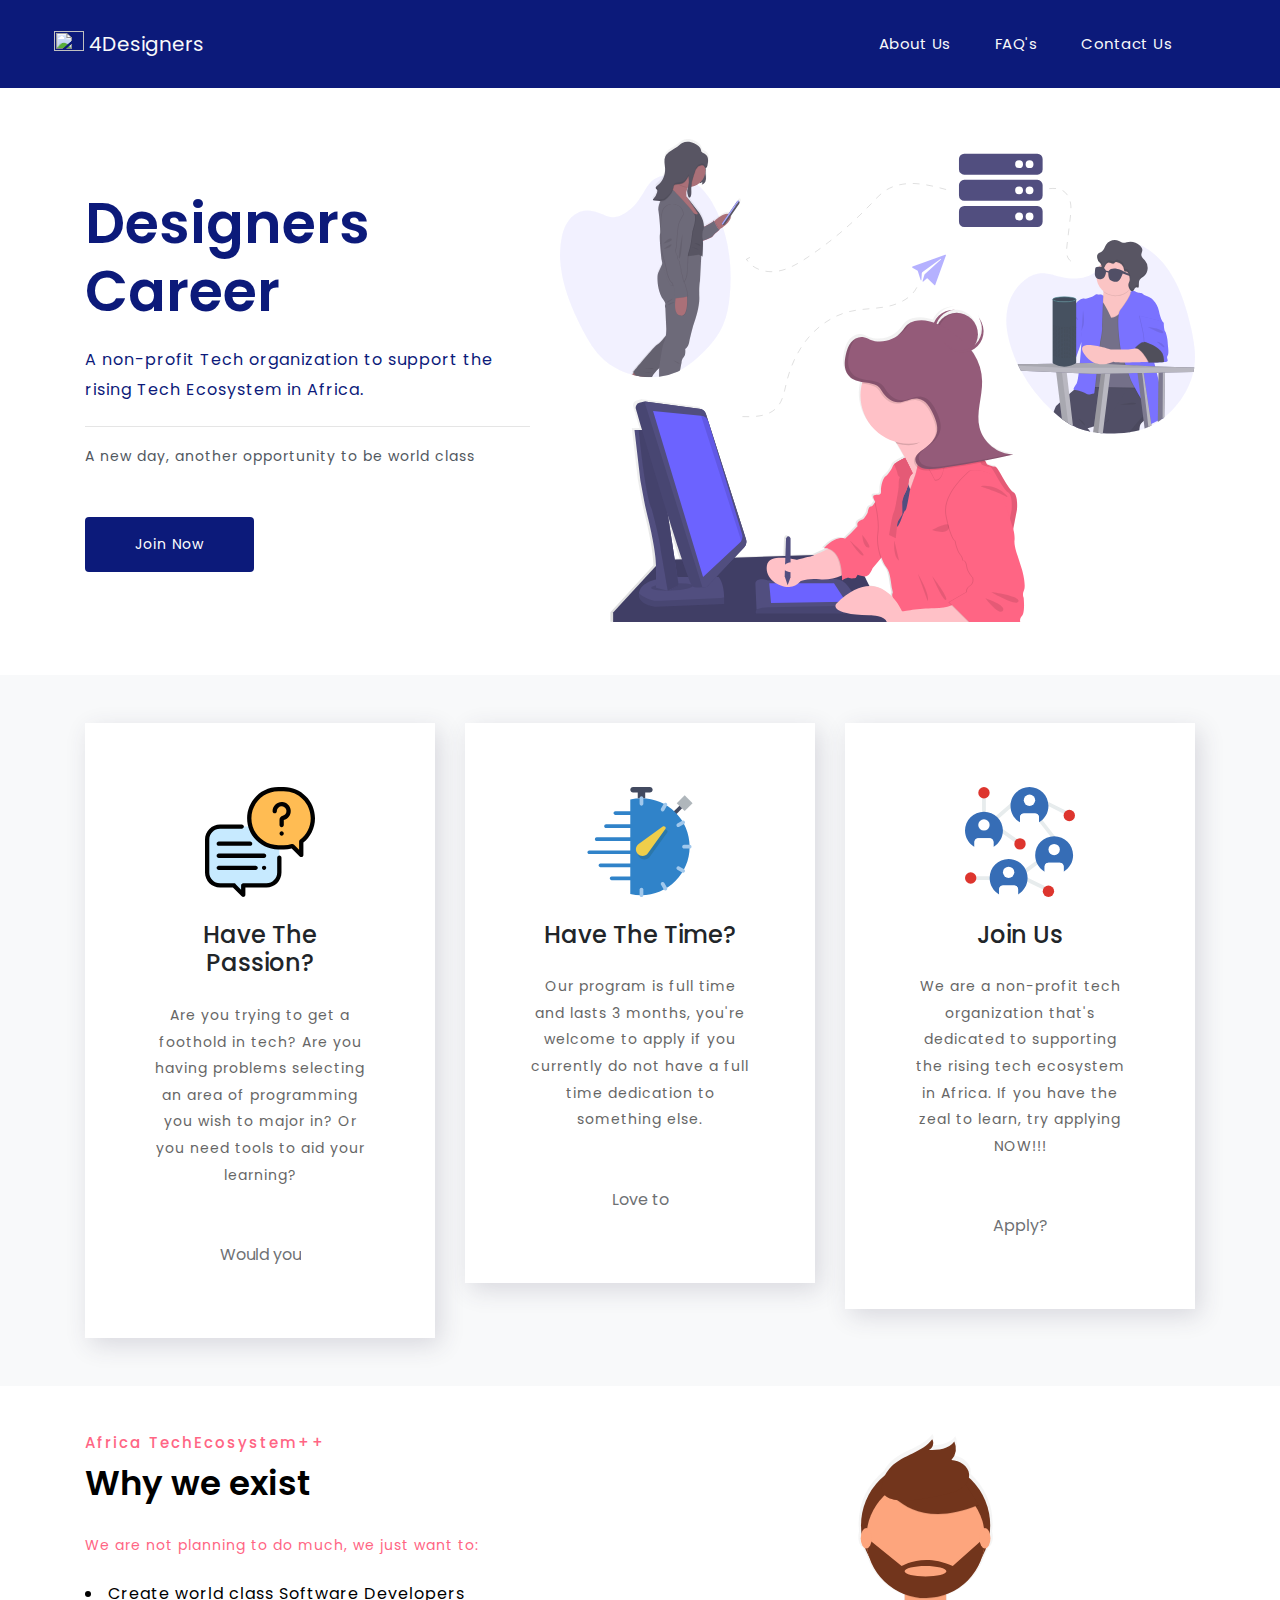
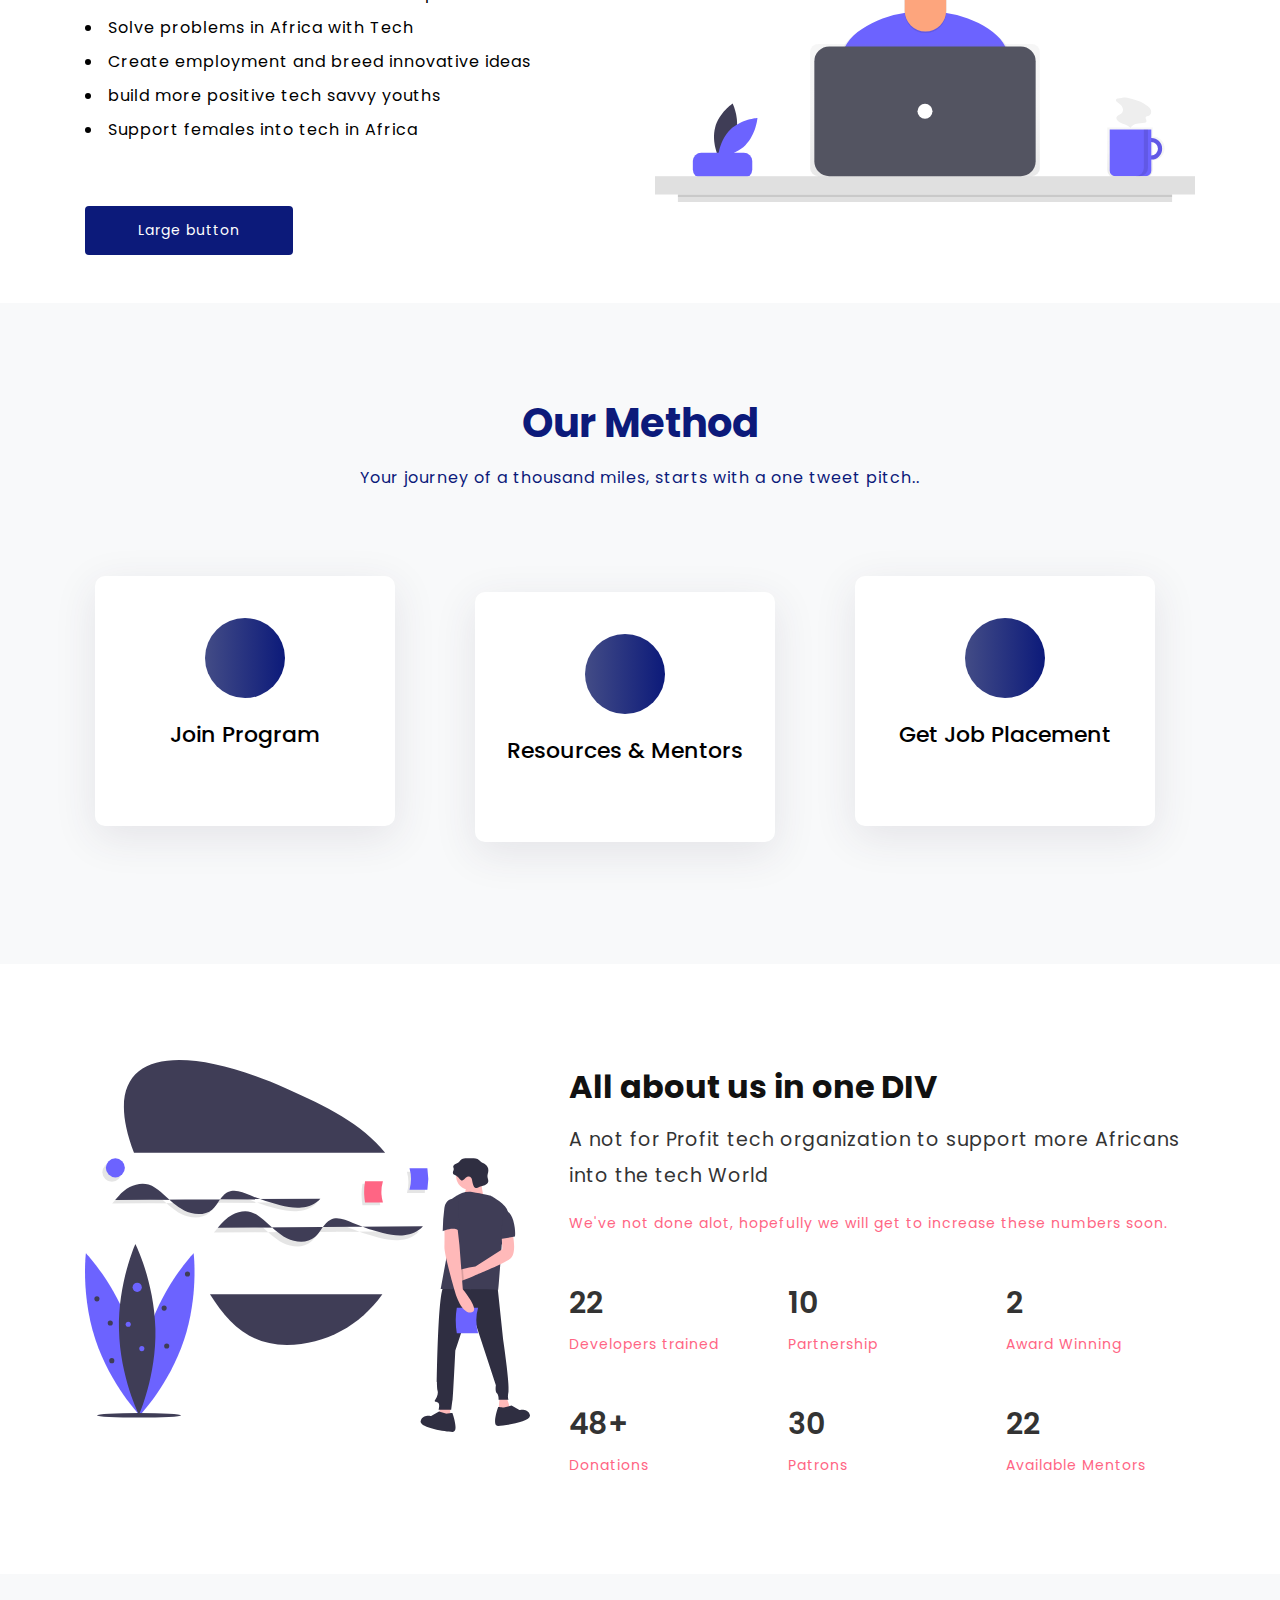
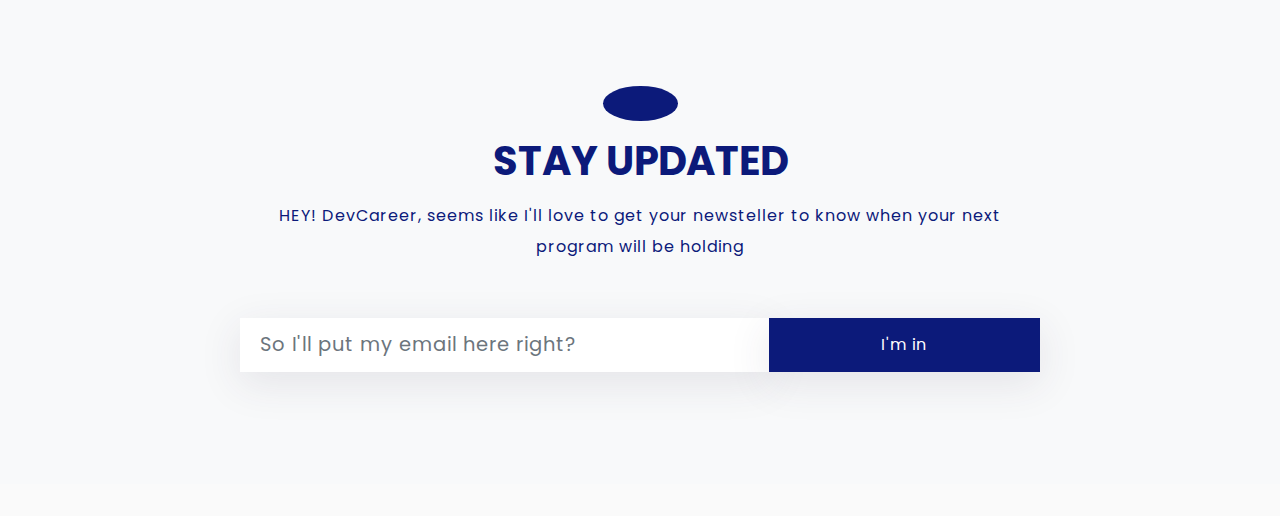
==== index.html @ 5a6530cc "Fixed Alignment issues" ====
<!DOCTYPE html>
<html lang="en">
  <head>
    <meta charset="UTF-8" />
    <meta name="viewport" content="width=device-width, initial-scale=1.0" />
    <meta http-equiv="X-UA-Compatible" content="ie=edge" />
    <title>For Designers</title>

    <link
      rel="stylesheet"
      href="https://stackpath.bootstrapcdn.com/bootstrap/4.3.1/css/bootstrap.min.css"
      integrity="sha384-ggOyR0iXCbMQv3Xipma34MD+dH/1fQ784/j6cY/iJTQUOhcWr7x9JvoRxT2MZw1T"
      crossorigin="anonymous"
    />

    <link rel="stylesheet" href="style.css" />
    <link rel="stylesheet" href="media-queries.css" />
  </head>
  <body>
    <!-- HEADER SECTION -->
    <div class="container-fluid header">
      <!-- <div class=""> -->
        <nav class="navbar navbar-expand-lg container">
          <a class="navbar-brand mr-auto" href="#">
            <img
              src="/docs/4.0/assets/brand/bootstrap-solid.svg"
              width="30"
              height="30"
              class="d-inline-block align-top img-fluid"
              alt=""
            />
            4Designers
          </a>
          <button
            class="navbar-toggler"
            type="button"
            data-toggle="collapse"
            data-target="#navbarSupportedContent"
            aria-controls="navbarSupportedContent"
            aria-expanded="false"
            aria-label="Toggle navigation"
          >
            <span class="navbar-toggler-icon menu">Menu</span>
          </button>

          <div class="collapse navbar-collapse" id="navbarSupportedContent">
            <ul class="navbar-nav">
              <li class="nav-item">
                <a class="nav-link" href="about.html">About Us</a>
              </li>
              <li class="nav-item">
                <a class="nav-link" href="faq.html">FAQ's</a>
              </li>
              <li class="nav-item">
                <a class="nav-link" href="contact.html">Contact Us</a>
              </li>
            </ul>
          </div>
        </nav>
      </div>
    <!-- </div> -->
    <!-- HERO SECTION -->
    <div class="container-fluid hero-section">
      <div class="container hero">
        <div class="row">
          <div class="col-sm-12 col-md-6 col-lg-5 hero-text">
            <h3 class="display-4">Designers Career</h3>
            <p class="sub-lead">
              A non-profit Tech organization to support the rising Tech
              Ecosystem in Africa.
            </p>
            <hr />
            <p>A new day, another opportunity to be world class</p>
            <button type="button" class="btn btn-primary btn-lg mt-md-5 mt-4">
              Join Now
            </button>
          </div>
          <div class="col-sm-12 col-md-6 col-lg-7 hero-image">
            <img
              class="img-fluid"
              src="undraw_interaction_design_odgc.svg"
              alt=""
            />
          </div>
        </div>
      </div>
    </div>
    <!-- FIRST SECTION -->
    <div class="container-fluid text-center section1 py-5">
      <div class="container">
        <div class="row">
          <div class="col-sm-12 col-md-4">
            <div class="-card">
              <img class="img-fluid img1" src="conversation.svg" alt="" />
              <h4 class="my-4">Have The Passion?</h4>
              <p>
                Are you trying to get a foothold in tech? Are you having
                problems selecting an area of programming you wish to major in?
                Or you need tools to aid your learning?
              </p>
              <a href="#" class="btn mt-sm-5 mt-4 disabled">Would you</a>
            </div>
          </div>
          <div class="col-sm-12 col-md-4 col-lg-4 my-lg-0 my-5">
            <div class="-card">
              <img class="img-fluid img2" src="stopwatch.svg" alt="" />
              <h4 class="my-4">Have The Time?</h4>
              <p>
                Our program is full time and lasts 3 months, you're welcome to
                apply if you currently do not have a full time dedication to
                something else.
              </p>
              <a href="#" class="btn mt-sm-5 mt-4 disabled">Love to</a>
            </div>
          </div>
          <div class="col-sm-12 col-md-4">
            <div class="-card">
              <img class="img-fluid img3" src="network.svg" alt="" />
              <h4 class="my-4">Join Us</h4>
              <p>
                We are a non-profit tech organization that's dedicated to
                supporting the rising tech ecosystem in Africa. If you have the
                zeal to learn, try applying NOW!!!
              </p>
              <a href="#" class="btn mt-sm-5 mt-4 disabled">Apply?</a>
            </div>
          </div>
        </div>
      </div>
    </div>

    <!-- SECOND SECTION -->
    <div class="container-fluid py-5 section2">
      <div class="container">
        <div class="row">
          <div class="col-sm-12 col-md-6">
            <h6>Africa TechEcosystem++</h6>
            <h3 class="text-da">Why we exist</h3>
            <p class="mt-4">We are not planning to do much, we just want to:</p>
            <ul class="mt-4">
              <li>Create world class Software Developers</li>
              <li>Solve problems in Africa with Tech</li>
              <li>Create employment and breed innovative ideas</li>
              <li>build more positive tech savvy youths</li>
              <li>Support females into tech in Africa</li>
            </ul>
            <!-- <div class="small-btn">
              <button type="button" class="btn btn-primary btn-sm">
                Small button
              </button>
            </div> -->
            <div class="big-btn">
              <button type="button" class="btn btn-primary btn-lg mt-sm-5 mt-4">
                Large button
              </button>
            </div>
          </div>
          <div class="col-sm-12 col-md-6 image4">
            <img src="undraw_Designer_by46.svg" alt="" />
          </div>
        </div>
      </div>
    </div>

    <!-- THIRD SECTION -->
    <div class="container-fluid text-center section3 py-5">
      <div class="container py-xl-5 py-lg-3">
        <h3 class="text-center font-weight-bold">Our Method</h3>
        <p class="text-center mt-3 mb-sm-5 mb-4 first-child">
          Your journey of a thousand miles, starts with a one tweet pitch..
        </p>
        <div class="row pt-lg-4">
          <div class="col-sm-12 col-md-4">
            <div class="-card sm-card">
              <div class="icons text-center">
                <span class="fa fa-line-chart"></span>
              </div>
              <h5 class="mt-4 mb-3">Join Program</h5>
              <p class="text">
                Pass our four-level stage assesment and join 4Designers.
              </p>
            </div>
          </div>
          <div class="col-sm-12 col-md-4 col-lg-4 my-3">
            <div class="-card sm-card">
              <div class="icons icon2">
                <span class="fa fa-code"></span>
              </div>
              <h5 class="mt-4 mb-3">Resources & Mentors</h5>
              <p class="text">
                Get access to data, electricity and experts in UI/UX.
              </p>
            </div>
          </div>
          <div class="col-sm-12 col-md-4">
            <div class="-card sm-card">
              <div class="icons icon3">
                <span class="fa fa-usd"></span>
              </div>
              <h5 class="mt-4 mb-3">Get Job Placement</h5>
              <p class="text">
                We will work with you to source for suitable jobs and prepare
                you for interviews.
              </p>
            </div>
          </div>
        </div>
      </div>
    </div>

    <!-- FOURTH SECTION -->
    <div class="container-fluid py-5 section4">
      <div class="container py-xl-5 py-lg-3">
        <div class="row">
          <div class="col-sm-12 col-md-5 image4">
            <img src="undraw_thought_process_67my.svg" alt="" />
          </div>
          <div class="col-sm-12 col-md-7 pl-lg-4 mt-lg-2 mt-4">
            <h3 class="text-bl mb-3 font-weight-bold">
              All about us in one DIV
            </h3>
            <p class="mb-3 bold-p">
              A not for Profit tech organization to support more Africans into
              the tech World
            </p>
            <p class="light-p">
              We've not done alot, hopefully we will get to increase these
              numbers soon.
            </p>
            <div class="row mt-sm-5 mt-4 inside-row">
              <div class="col-sm-4">
                <h4>22</h4>
                <p>Developers trained</p>
              </div>
              <div class="col-sm-4">
                <h4>10</h4>
                <p>Partnership</p>
              </div>
              <div class="col-sm-4">
                <h4>2</h4>
                <p>Award Winning</p>
              </div>
            </div>
            <div class="row mt-sm-5 mt-4 inside-row">
              <div class="col-sm-4">
                <h4>48+</h4>
                <p>Donations</p>
              </div>
              <div class="col-sm-4">
                <h4>30</h4>
                <p>Patrons</p>
              </div>
              <div class="col-sm-4">
                <h4>22</h4>
                <p>Available Mentors</p>
              </div>
            </div>
          </div>
        </div>
      </div>
    </div>

    <!-- FOOTER SECTION -->
    <div class="jumbotron jumbotron-fluid text-center section5">
      <div class="container py-xl-5 py-lg-3">
        <div class="newsletter mx-auto">
          <div class="icon4">
            <span class="fa fa-envelope"></span>
          </div>
          <h2 class="display-4">STAY UPDATED</h2>
          <p class="mt-3 mb-sm-5 mb-4">
            HEY! DevCareer, seems like I'll love to get your newsteller to know
            when your next program will be holding
          </p>
          <form class="pt-2 subscribe">
            <div class="d-flex subscribe-field">
              <input
                class="form-control"
                type="email"
                placeholder="So I'll put my email here right?"
                name="email"
                required=""
              />
              <button class="btn form-control w-50" type="submit">
                I'm in
              </button>
            </div>
          </form>
        </div>
      </div>
    </div>

    <script
      src="https://kit.fontawesome.com/2534cfc66b.js"
      crossorigin="anonymous"
    ></script>
    <script
      src="https://code.jquery.com/jquery-3.3.1.slim.min.js"
      integrity="sha384-q8i/X+965DzO0rT7abK41JStQIAqVgRVzpbzo5smXKp4YfRvH+8abtTE1Pi6jizo"
      crossorigin="anonymous"
    ></script>
    <script
      src="https://cdnjs.cloudflare.com/ajax/libs/popper.js/1.14.7/umd/popper.min.js"
      integrity="sha384-UO2eT0CpHqdSJQ6hJty5KVphtPhzWj9WO1clHTMGa3JDZwrnQq4sF86dIHNDz0W1"
      crossorigin="anonymous"
    ></script>
    <script
      src="https://stackpath.bootstrapcdn.com/bootstrap/4.3.1/js/bootstrap.min.js"
      integrity="sha384-JjSmVgyd0p3pXB1rRibZUAYoIIy6OrQ6VrjIEaFf/nJGzIxFDsf4x0xIM+B07jRM"
      crossorigin="anonymous"
    ></script>
  </body>
</html>
---- style.css ----
@import url("https://fonts.googleapis.com/css?family=Poppins:200,400,500|Raleway:500i&display=swap");

html,
body {
  font-family: "Poppins", sans-serif;
  background: #fafafa;
  overflow-x: hidden;
  width: 100%;
  margin: 0px;
  padding: 0px;
  box-sizing: border-box;
}
p {
  margin: 0;
  padding: 0;
  font-size: 14px;
  letter-spacing: 1px;
  line-height: 1.9;
  color: #51585f;
}

/* HEADER */
.header {
  padding: 1em 2em 1em 0;
  -webkit-box-shadow: 0.33333rem 0 1.33333rem rgba(87, 87, 87, 0.1);
  -moz-box-shadow: 0.33333rem 0 1.33333rem rgba(87, 87, 87, 0.1);
  box-shadow: 0.33333rem 0 1.33333rem rgba(87, 87, 87, 0.1);
  background-color: #0c1a7a;
}
.navbar {
  padding: 0.5rem 0;
}
.navbar-brand {
  color: #f8f9fa;
}
@media (min-width: 992px) {
  .navbar-expand-lg .navbar-collapse {
    justify-content: flex-end;
  }
}
.header ul li {
  margin: 0px;
  float: left;
}
.nav-link {
  color: #f8f9fa;
  font-size: 15px;
  letter-spacing: 0.5px;
  margin: 0 14px;
  font-weight: 400;
}
nav ul li a:hover {
  color: #05b993;
}
.navbar .menu {
  border: 1px solid #fff;
  padding: 10px 16px;
  font-size: 14px;
  text-decoration: none;
  float: right;
  color: #fff;
  font-weight: 500;
  outline: none;
  width: fit-content;
  height: auto;
  cursor: pointer;
}
.navbar button:active:focus,
.navbar span:active:focus {
  color: #fff;
  background: #000 !important;
  outline: none !important;
  border: none !important;
  box-shadow: none !important;
}
/* HERO SECTION */
.hero-section {
  background-color: #fff;
  margin-bottom: 0;
  padding: 4vw 0;
  z-index: 0;
}
.hero-text {
  padding: 4vw 0;
  padding-right: 15px;
  padding-left: 15px;
}
.hero img {
  width: 100%;
}
.hero h3 {
  font-weight: 600;
  color: #0c1a7a;
}
.hero .sub-lead {
  font-size: 16px;
  color: #0c1a7a;
  max-width: 800px;
  margin: 20px 0;
}
.hero button {
  padding: 17px 50px;
  border: none;
  color: #fff;
  font-size: 14px;
  letter-spacing: 1px;
  -webkit-border-radius: 4px;
  -o-border-radius: 4px;
  -ms-border-radius: 4px;
  -moz-border-radius: 4px;
  border-radius: 4px;
  background-color: #0c1a7a;
}
/* .hero button:hover {
  background-color: #08a07f;
} */
/* SECTION ONE */
.section1 {
  background: #f8f9fa;
}
.section1 .-card {
  background: #fff;
  padding: 4em 4em;
  -webkit-box-shadow: 5px 7px 23px 0px rgba(58, 52, 82, 0.16);
  -moz-box-shadow: 5px 7px 23px 0px rgba(58, 52, 82, 0.16);
  box-shadow: 5px 7px 23px 0px rgba(58, 52, 82, 0.16);
  transition: all 0.3s ease;
}
.section1 .-card p {
  color: #666;
  margin: 0;
  padding: 0;
  font-size: 14px;
  letter-spacing: 1px;
  line-height: 1.9;
}
.section1 .img1,
.img2,
.img3 {
  width: 110px;
}
/* SECTION TWO */
.section2 {
  background: white;
}
.section2 h6 {
  color: #ff6584;
  letter-spacing: 2px;
  margin-bottom: 8px;
  font-size: 15px;
}
.section2 h3 {
  font-size: 34px;
  line-height: 1.4;
  font-weight: 600;
  color: black;
}
.section2 p {
  color: #ff6584;
  margin-top: 1.5rem !important;
}
.section2 ul {
  padding-inline-start: 0;
}
.section2 ul li {
  margin-bottom: 10px;
  color: rgb(0, 0, 0);
  letter-spacing: 1px;
  font-size: 16px;
  list-style: inside;
}
/* .small-btn {
  width: 11rem;
}
.small-btn .btn {
  background-color: rgb(232, 91, 70);
  width: 100%;
  color: rgb(255, 255, 255) !important;
  font-size: 0.9rem !important;
  border-radius: 20px;
  border: 1px solid rgb(232, 91, 70);
  padding: 0.3rem 1rem;
} */
.big-btn {
  width: 13rem;
}
.big-btn .btn {
  width: 100%;
  padding: 14px 26px;
  border: none;
  color: #fff;
  font-size: 14px;
  letter-spacing: 1px;
  -webkit-border-radius: 4px;
  -o-border-radius: 4px;
  -ms-border-radius: 4px;
  -moz-border-radius: 4px;
  border-radius: 4px;
  background-color: #0c1a7a;
}
.image4 img {
  width: 100%;
}

/* SECTION THREE */
.section3 {
  background: #f8f9fa;
}
/* .section3 .icons {
  width: 75px;
  background: #ff3a46;
  -webkit-border-radius: 50%;
  -o-border-radius: 50%;
  -moz-border-radius: 50%;
  -ms-border-radius: 50%;
  border-radius: 50%;
  margin: 0 auto;
  padding: 1.1em;
}
.section3 .icon2 {
  background: #00ebac;
}
.section3 .icon3 {
  background: #9657f6;
} */
.fa {
  font-size: 34px;
  color: #fff;
  line-height: 75px;
}
.section3 h3 {
  color: #0c1a7a;
  font-size: 40px;
}
.section3 .first-child {
  max-width: 800px;
  margin: 0 auto;
  font-size: 16px;
  color: #0c1a7a;
}
/* .section3 p {
  color: #666;
} */
.section3 h5 {
  font-size: 22px;
  color: #000;
}
.section3 .-card {
  padding: 2.5em 2em;
  border: none;
  background: #fff;
  -webkit-box-shadow: 0px 11px 42px 1px rgba(58, 52, 82, 0.1);
  -moz-box-shadow: 0px 11px 42px 1px rgba(58, 52, 82, 0.1);
  box-shadow: 0px 11px 42px 1px rgba(58, 52, 82, 0.1);
}

.sm-card {
  width: 100%;
  max-width: 300px;
  min-width: 200px;
  height: 250px;
  background-color: #fff;
  margin: 10px;
  border-radius: 10px;
  box-shadow: 0px 2px 10px rgba(0, 0, 0, 0.24);
  border: 2px solid rgba(7, 7, 7, 0.12);
  font-size: 16px;
  transition: all 0.3s ease;
  position: relative;
  display: flex;
  justify-content: center;
  align-items: center;
  flex-direction: column;
  cursor: pointer;
  transition: all 0.3s ease;
}

.icons {
  margin: 0 auto;
  width: 100%;
  height: 80px;
  max-width: 80px;
  background: linear-gradient(
    90deg,
    #434c86 0%,
    #0c1a7a 40%,
    rgba(102, 102, 102, 0.28) 60%
  );
  border-radius: 100%;
  display: flex;
  justify-content: center;
  align-items: center;
  color: white;
  transition: all 0.8s ease;
  background-position: 0px;
  background-size: 200px;
}

/* .fa {
  font-size: 35px;
} */
/* 
.-card .title {
  width: 100%;
  margin: 0;
  text-align: center;
  margin-top: 30px;
  color: #0c1a7a;
  font-weight: 600;
  text-transform: uppercase;
  letter-spacing: 4px;
} */

.sm-card .text {
  width: 80%;
  margin: 0 auto;
  font-size: 13px;
  text-align: center;
  margin-top: 20px;
  color: #0c1a7a;
  font-weight: 200;
  letter-spacing: 2px;
  opacity: 0;
  max-height: 0;
  transition: all 0.3s ease;
}

.sm-card:hover {
  height: 370px;
}

.sm-card:hover .info {
  height: 90%;
}

.sm-card:hover .text {
  transition: all 0.3s ease;
  opacity: 1;
  max-height: 100px;
  overflow: hidden;
}

.sm-card:hover .icons {
  /* background-position: -120px; */
  transition: all 0.3s ease;
}

.sm-card:hover .icons i {
  background: linear-gradient(90deg, #434c86, #0c1a7a);
  -webkit-background-clip: text;
  -webkit-text-fill-color: transparent;
  opacity: 1;
  transition: all 0.3s ease;
}

/* SECTION FOUR */
.section4 {
  background: white;
  font-size: 19px;
  color: #333;
}
.section4 h3 {
  color: #111;
  font-size: 32px;
}
.section4 .bold-p {
  font-size: 19px;
  color: #333;
}
.section4 .light-p {
  color: #ff6584;
}
.section4 .inside-row h4 {
  font-size: 30px;
  font-weight: 600;
}
.section4 .inside-row p {
  color: #ff6584;
  margin-top: 10px;
}

/* SECTION FIVE */
.section5 {
  background: #f8f9fa;
}
.newsletter {
  max-width: 800px;
}
.newsletter .icon4 {
  background: #0c1a7a;
  width: 75px;
  padding: 1.1em;
  -webkit-border-radius: 50%;
  -o-border-radius: 50%;
  -moz-border-radius: 50%;
  -ms-border-radius: 50%;
  border-radius: 50%;
  text-align: center;
  margin: 0 auto 1em;
}
.newsletter h2 {
  color: #0c1a7a;
  font-size: 40px;
  font-weight: 700;
}
.newsletter p {
  color: #0c1a7a;
  max-width: 800px;
  margin: 0 auto;
  font-size: 16px;
}
form.subscribe input[type="email"] {
  font-size: 16px;
  background: #fff;
  border: none;
  -webkit-border-radius: 0px;
  -o-border-radius: 0px;
  -ms-border-radius: 0px;
  -moz-border-radius: 0px;
  border-radius: 0px;
  letter-spacing: 1px;
  color: #000;
  -webkit-box-shadow: 0px 11px 42px 1px rgba(58, 52, 82, 0.1);
  -moz-box-shadow: 0px 11px 42px 1px rgba(58, 52, 82, 0.1);
  box-shadow: 0px 11px 42px 1px rgba(58, 52, 82, 0.1);
  font-size: 15px;
  padding: 27px 20px;
}

form.subscribe button {
  background: #0c1a7a;
  letter-spacing: 1px;
  color: #fff;
  line-height: 0;
  padding: 27px 20px;
  font-size: 16px;
  -webkit-border-radius: 0px;
  -o-border-radius: 0px;
  -moz-border-radius: 0px;
  -ms-border-radius: 0px;
  border-radius: 2s0px;
  border: none;
  -webkit-box-shadow: 0px 11px 42px 1px rgba(58, 52, 82, 0.1);
  -moz-box-shadow: 0px 11px 42px 1px rgba(58, 52, 82, 0.1);
  box-shadow: 0px 11px 42px 1px rgba(58, 52, 82, 0.1);
}

/* ABOUT US PAGE */
#about-us,
#faq,
#contact {
  background: #fff;
}
.breadcrumb {
  background-color: transparent;
  padding: 0;
  justify-content: center;
  margin-bottom: 0;
}
li.breadcrumb-item a,
li.breadcrumb-item {
  color: #000;
  letter-spacing: 1px;
  font-size: 14px;
}
.breadcrumb-item.active {
  color: #000;
}
.display-section {
  background-color: #e6f5f0;
}
.navbar .active .nav-link {
  color: #05b993 !important;
}
.content h6 {
  color: rgb(5, 185, 147);
  letter-spacing: 2px;
  margin-bottom: 8px;
  font-size: 15px;
}
.content h3 {
  font-size: 34px;
  line-height: 1.4;
  font-weight: 600;
}
.content p {
  color: #05b993;
}
.read-more {
  padding: 14px 26px;
  border: none;
  color: #fff;
  font-size: 14px;
  letter-spacing: 1px;
  -webkit-border-radius: 4px;
  -o-border-radius: 4px;
  -ms-border-radius: 4px;
  -moz-border-radius: 4px;
  border-radius: 4px;
  background-color: #05b993;
}

/* FAQ PAGE */

/* CONTACT PAGE */
---- media-queries.css ----
/* Small devices (landscape phones, 576px and up) */
@media (min-width: 576px) {
  ::placeholder {
    font-size: 1em;
  }
}

/*  Medium devices (tablets, 768px and up) */
@media (min-width: 768px) {
  ::placeholder {
    font-size: 1.3em;
  }
}

@media (min-width: 992px) {
  /* .header {
    padding: 1em 6em;
  } */
}
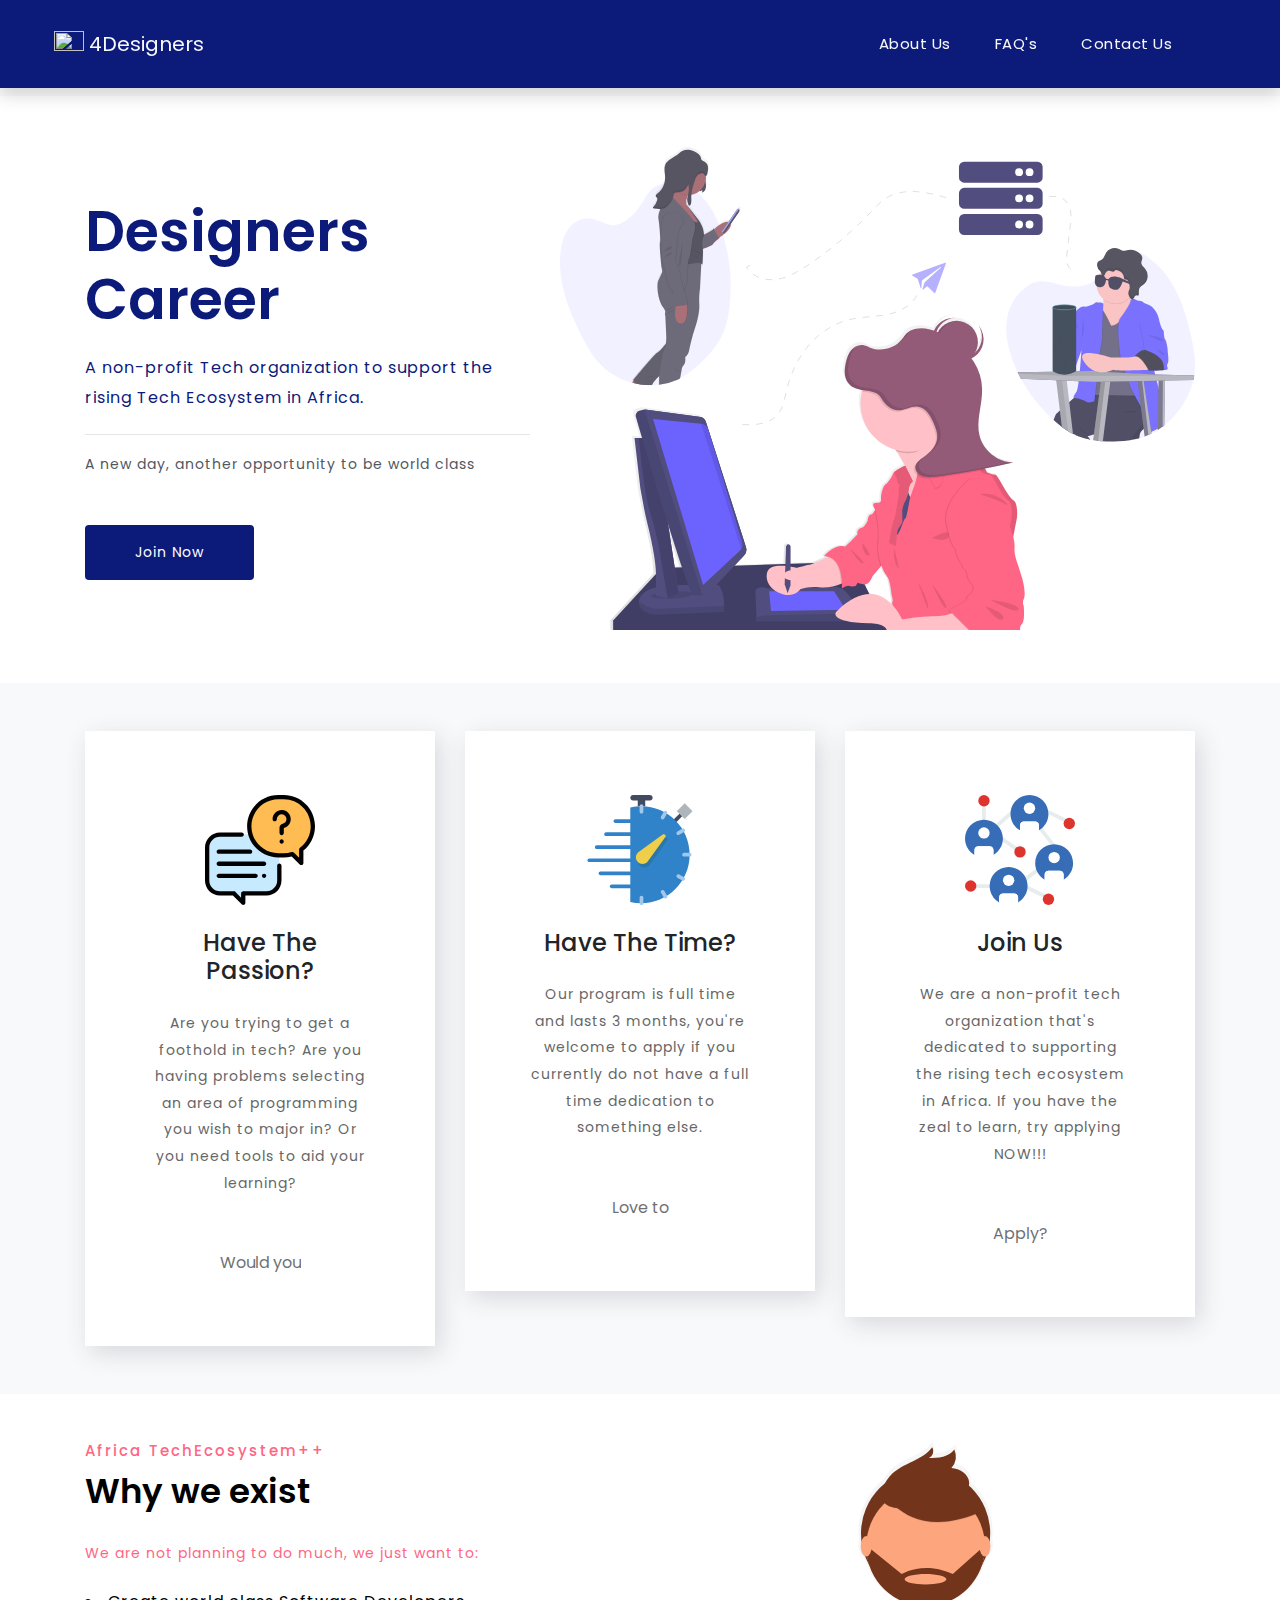
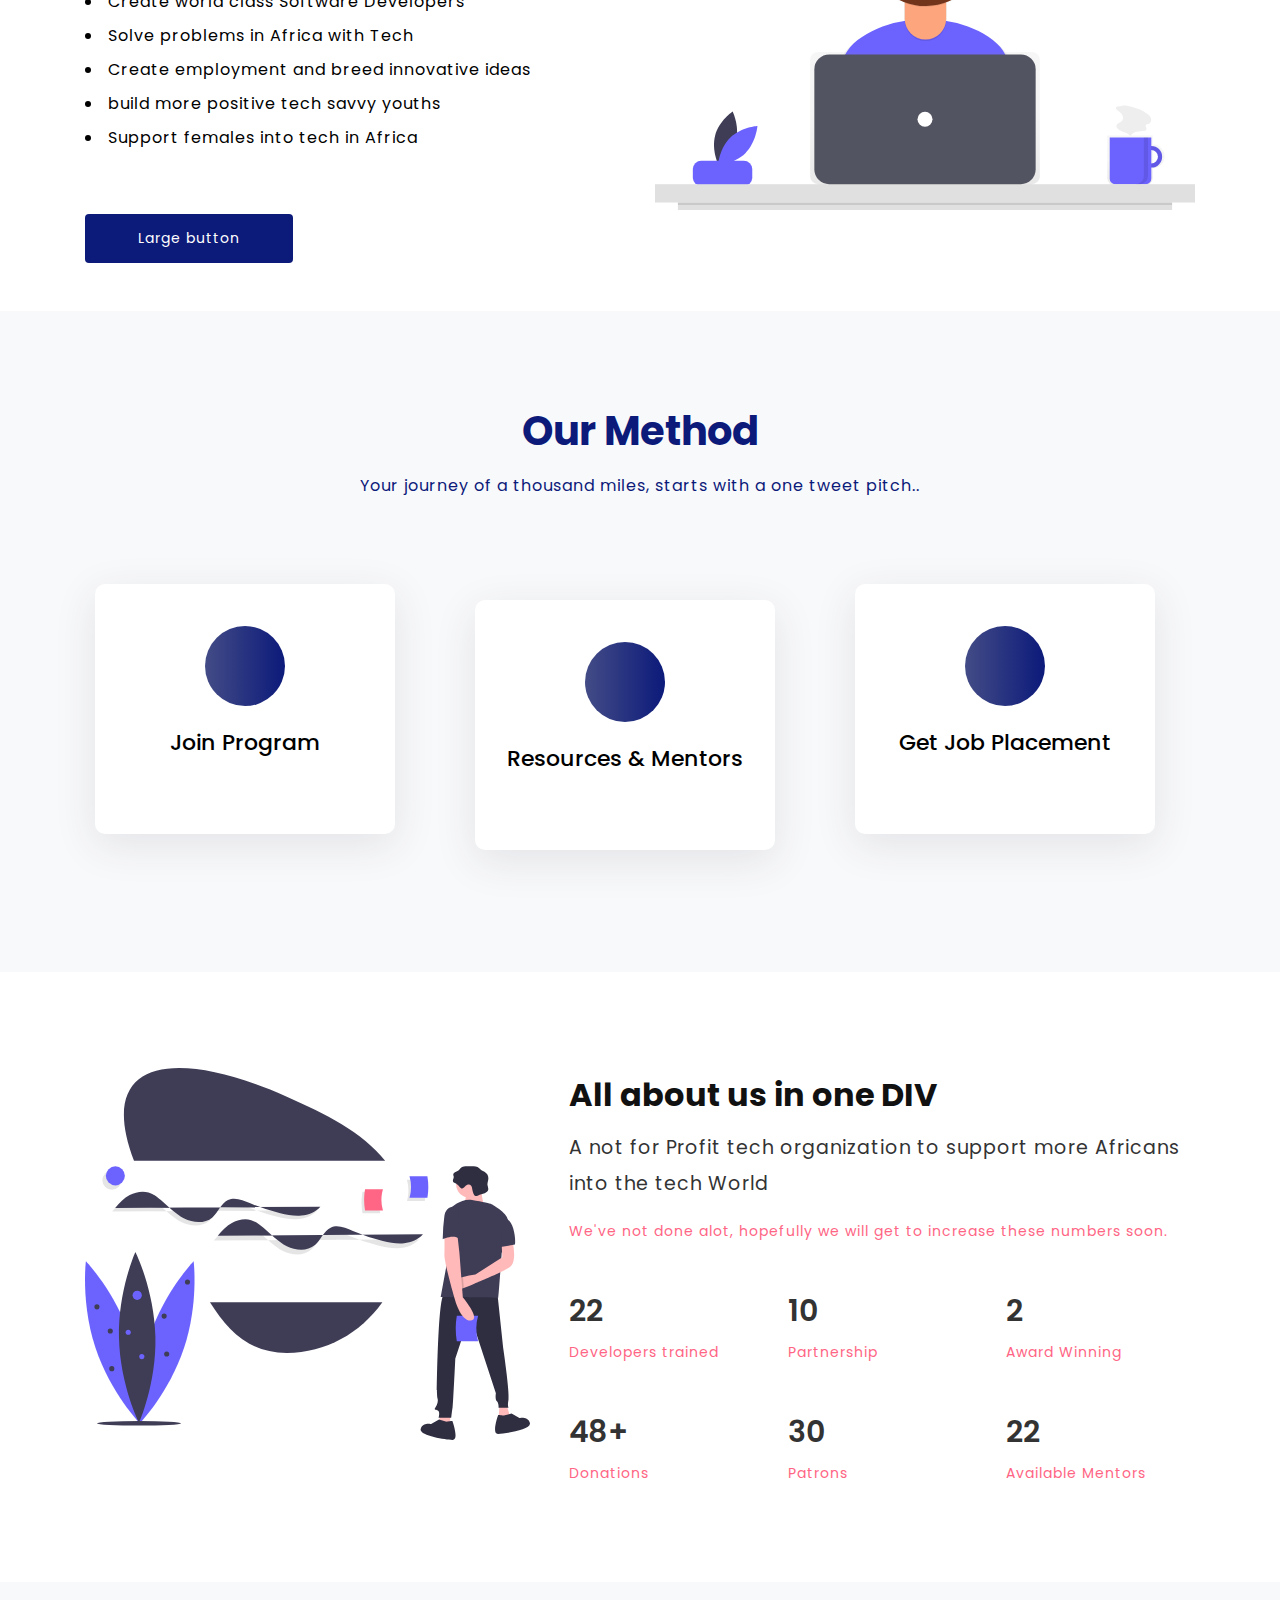
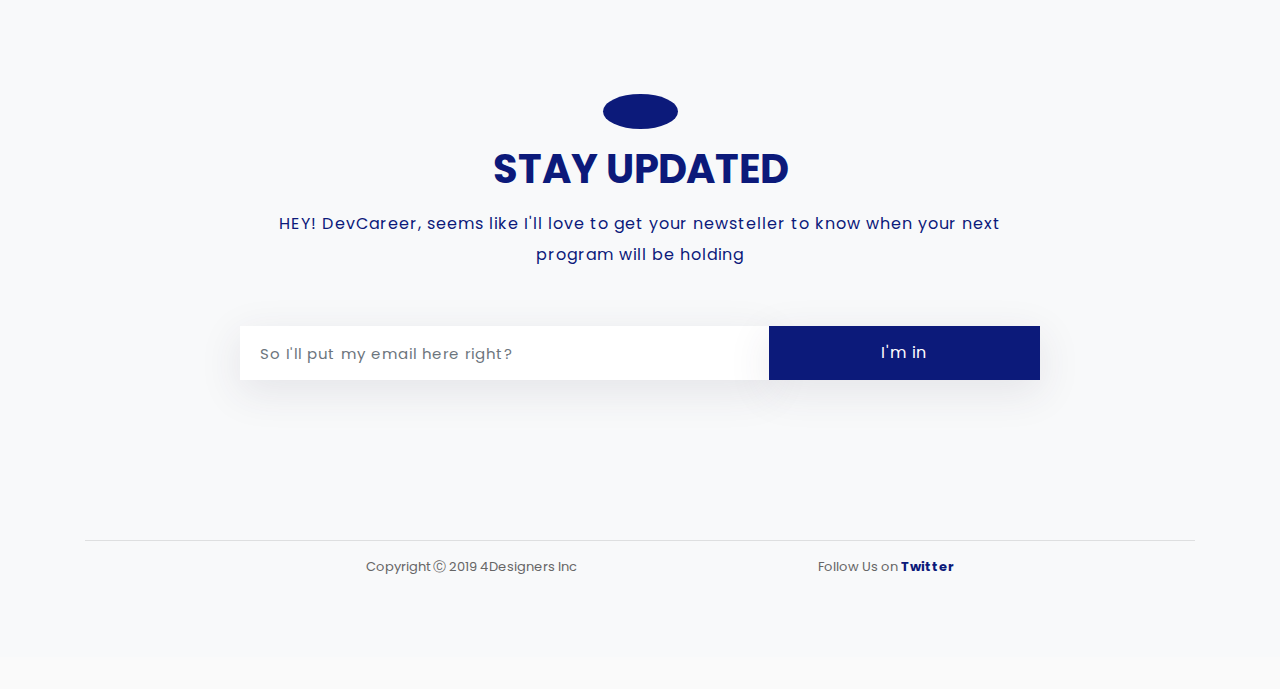
==== commit a5c6a6fc: "Made all necessary corrections" ====
--- a/index.html
+++ b/index.html
@@ -18,49 +18,50 @@
   </head>
   <body>
     <!-- HEADER SECTION -->
-    <div class="container-fluid header">
+    <div class="container-fluid header fixed-top">
       <!-- <div class=""> -->
-        <nav class="navbar navbar-expand-lg container">
-          <a class="navbar-brand mr-auto" href="#">
-            <img
-              src="/docs/4.0/assets/brand/bootstrap-solid.svg"
-              width="30"
-              height="30"
-              class="d-inline-block align-top img-fluid"
-              alt=""
-            />
-            4Designers
-          </a>
-          <button
-            class="navbar-toggler"
-            type="button"
-            data-toggle="collapse"
-            data-target="#navbarSupportedContent"
-            aria-controls="navbarSupportedContent"
-            aria-expanded="false"
-            aria-label="Toggle navigation"
-          >
-            <span class="navbar-toggler-icon menu">Menu</span>
-          </button>
-
-          <div class="collapse navbar-collapse" id="navbarSupportedContent">
-            <ul class="navbar-nav">
-              <li class="nav-item">
-                <a class="nav-link" href="about.html">About Us</a>
-              </li>
-              <li class="nav-item">
-                <a class="nav-link" href="faq.html">FAQ's</a>
-              </li>
-              <li class="nav-item">
-                <a class="nav-link" href="contact.html">Contact Us</a>
-              </li>
-            </ul>
-          </div>
-        </nav>
-      </div>
+      <nav class="navbar navbar-expand-lg container">
+        <a class="navbar-brand mr-auto" href="#">
+          <img
+            src="/docs/4.0/assets/brand/bootstrap-solid.svg"
+            width="30"
+            height="30"
+            class="d-inline-block align-top img-fluid"
+            alt=""
+          />
+          4Designers
+        </a>
+        <button
+          onclick="heroClassToggle()"
+          class="navbar-toggler"
+          type="button"
+          data-toggle="collapse"
+          data-target="#navbarSupportedContent"
+          aria-controls="navbarSupportedContent"
+          aria-expanded="false"
+          aria-label="Toggle navigation"
+        >
+          <span class="navbar-toggler-icon menu">Menu</span>
+        </button>
+
+        <div class="collapse navbar-collapse" id="navbarSupportedContent">
+          <ul class="navbar-nav">
+            <li class="nav-item">
+              <a class="nav-link" href="about.html">About Us</a>
+            </li>
+            <li class="nav-item">
+              <a class="nav-link" href="faq.html">FAQ's</a>
+            </li>
+            <li class="nav-item">
+              <a class="nav-link" href="contact.html">Contact Us</a>
+            </li>
+          </ul>
+        </div>
+      </nav>
+    </div>
     <!-- </div> -->
     <!-- HERO SECTION -->
-    <div class="container-fluid hero-section">
+    <div id="hero" class="container-fluid hero-section">
       <div class="container hero">
         <div class="row">
           <div class="col-sm-12 col-md-6 col-lg-5 hero-text">
@@ -78,7 +79,7 @@
           <div class="col-sm-12 col-md-6 col-lg-7 hero-image">
             <img
               class="img-fluid"
-              src="undraw_interaction_design_odgc.svg"
+              src="images/undraw_interaction_design_odgc.svg"
               alt=""
             />
           </div>
@@ -91,7 +92,11 @@
         <div class="row">
           <div class="col-sm-12 col-md-4">
             <div class="-card">
-              <img class="img-fluid img1" src="conversation.svg" alt="" />
+              <img
+                class="img-fluid img1"
+                src="images/conversation.svg"
+                alt=""
+              />
               <h4 class="my-4">Have The Passion?</h4>
               <p>
                 Are you trying to get a foothold in tech? Are you having
@@ -103,7 +108,7 @@
           </div>
           <div class="col-sm-12 col-md-4 col-lg-4 my-lg-0 my-5">
             <div class="-card">
-              <img class="img-fluid img2" src="stopwatch.svg" alt="" />
+              <img class="img-fluid img2" src="images/stopwatch.svg" alt="" />
               <h4 class="my-4">Have The Time?</h4>
               <p>
                 Our program is full time and lasts 3 months, you're welcome to
@@ -115,7 +120,7 @@
           </div>
           <div class="col-sm-12 col-md-4">
             <div class="-card">
-              <img class="img-fluid img3" src="network.svg" alt="" />
+              <img class="img-fluid img3" src="images/network.svg" alt="" />
               <h4 class="my-4">Join Us</h4>
               <p>
                 We are a non-profit tech organization that's dedicated to
@@ -156,7 +161,7 @@
             </div>
           </div>
           <div class="col-sm-12 col-md-6 image4">
-            <img src="undraw_Designer_by46.svg" alt="" />
+            <img src="images/undraw_Designer_by46.svg" alt="" />
           </div>
         </div>
       </div>
@@ -213,7 +218,7 @@
       <div class="container py-xl-5 py-lg-3">
         <div class="row">
           <div class="col-sm-12 col-md-5 image4">
-            <img src="undraw_thought_process_67my.svg" alt="" />
+            <img src="images/undraw_thought_process_67my.svg" alt="" />
           </div>
           <div class="col-sm-12 col-md-7 pl-lg-4 mt-lg-2 mt-4">
             <h3 class="text-bl mb-3 font-weight-bold">
@@ -262,7 +267,7 @@
 
     <!-- FOOTER SECTION -->
     <div class="jumbotron jumbotron-fluid text-center section5">
-      <div class="container py-xl-5 py-lg-3">
+      <div class="container pt-xl-5 pt-lg-3">
         <div class="newsletter mx-auto">
           <div class="icon4">
             <span class="fa fa-envelope"></span>
@@ -281,11 +286,21 @@
                 name="email"
                 required=""
               />
-              <button class="btn form-control w-50" type="submit">
+              <button class="btn form-control w-50 subscribe-btn" type="submit">
                 I'm in
               </button>
             </div>
           </form>
+        </div>
+
+        <div class="footer-links">
+          <hr />
+          <ul>
+            <li>Copyright &#9400; 2019 4Designers Inc</li>
+            <li>
+              Follow Us on <a href="#" class="font-weight-bold">Twitter</a>
+            </li>
+          </ul>
         </div>
       </div>
     </div>
@@ -309,5 +324,6 @@
       integrity="sha384-JjSmVgyd0p3pXB1rRibZUAYoIIy6OrQ6VrjIEaFf/nJGzIxFDsf4x0xIM+B07jRM"
       crossorigin="anonymous"
     ></script>
+    <script src="app.js"></script>
   </body>
 </html>
--- a/style.css
+++ b/style.css
@@ -22,9 +22,9 @@
 /* HEADER */
 .header {
   padding: 1em 2em 1em 0;
-  -webkit-box-shadow: 0.33333rem 0 1.33333rem rgba(87, 87, 87, 0.1);
-  -moz-box-shadow: 0.33333rem 0 1.33333rem rgba(87, 87, 87, 0.1);
-  box-shadow: 0.33333rem 0 1.33333rem rgba(87, 87, 87, 0.1);
+  -webkit-box-shadow: 0 0.5rem 1rem rgba(0, 0, 0, 0.15);
+  -moz-box-shadow: 0 0.5rem 1rem rgba(0, 0, 0, 0.15);
+  box-shadow: 0 0.5rem 1rem rgba(0, 0, 0, 0.15);
   background-color: #0c1a7a;
 }
 .navbar {
@@ -33,11 +33,7 @@
 .navbar-brand {
   color: #f8f9fa;
 }
-@media (min-width: 992px) {
-  .navbar-expand-lg .navbar-collapse {
-    justify-content: flex-end;
-  }
-}
+
 .header ul li {
   margin: 0px;
   float: left;
@@ -50,7 +46,7 @@
   font-weight: 400;
 }
 nav ul li a:hover {
-  color: #05b993;
+  color: #a9b4ff !important;
 }
 .navbar .menu {
   border: 1px solid #fff;
@@ -65,10 +61,10 @@
   height: auto;
   cursor: pointer;
 }
-.navbar button:active:focus,
+.navbar button:active,
+.navbar button:focus,
 .navbar span:active:focus {
   color: #fff;
-  background: #000 !important;
   outline: none !important;
   border: none !important;
   box-shadow: none !important;
@@ -78,6 +74,7 @@
   background-color: #fff;
   margin-bottom: 0;
   padding: 4vw 0;
+  margin-top: 6em;
   z-index: 0;
 }
 .hero-text {
@@ -169,18 +166,6 @@
   font-size: 16px;
   list-style: inside;
 }
-/* .small-btn {
-  width: 11rem;
-}
-.small-btn .btn {
-  background-color: rgb(232, 91, 70);
-  width: 100%;
-  color: rgb(255, 255, 255) !important;
-  font-size: 0.9rem !important;
-  border-radius: 20px;
-  border: 1px solid rgb(232, 91, 70);
-  padding: 0.3rem 1rem;
-} */
 .big-btn {
   width: 13rem;
 }
@@ -409,7 +394,7 @@
   margin: 0 auto;
   font-size: 16px;
 }
-form.subscribe input[type="email"] {
+.subscribe-field input[type="email"] {
   font-size: 16px;
   background: #fff;
   border: none;
@@ -426,8 +411,7 @@
   font-size: 15px;
   padding: 27px 20px;
 }
-
-form.subscribe button {
+.subscribe-btn {
   background: #0c1a7a;
   letter-spacing: 1px;
   color: #fff;
@@ -444,6 +428,23 @@
   -moz-box-shadow: 0px 11px 42px 1px rgba(58, 52, 82, 0.1);
   box-shadow: 0px 11px 42px 1px rgba(58, 52, 82, 0.1);
 }
+.section5 .footer-links {
+  margin-top: 10em;
+  text-align: center;
+}
+.section5 .footer-links ul {
+  display: flex;
+  justify-content: space-evenly;
+}
+.section5 .footer-links ul li {
+  display: inline-block;
+  color: #666;
+  font-size: 13px;
+}
+.section5 .footer-links ul li a {
+  text-decoration: none;
+  color: #0c1a7a;
+}
 
 /* ABOUT US PAGE */
 #about-us,
@@ -459,21 +460,25 @@
 }
 li.breadcrumb-item a,
 li.breadcrumb-item {
-  color: #000;
+  color: #fff;
   letter-spacing: 1px;
   font-size: 14px;
 }
 .breadcrumb-item.active {
-  color: #000;
+  color: #a9b4ff;
+}
+li.breadcrumb-item a:hover {
+  text-decoration: none;
 }
 .display-section {
-  background-color: #e6f5f0;
+  background-color: #0c1a7a;
+  margin-top: 4vw;
 }
 .navbar .active .nav-link {
-  color: #05b993 !important;
+  color: #a9b4ff !important;
 }
 .content h6 {
-  color: rgb(5, 185, 147);
+  color: 0c1a7a;
   letter-spacing: 2px;
   margin-bottom: 8px;
   font-size: 15px;
@@ -482,9 +487,10 @@
   font-size: 34px;
   line-height: 1.4;
   font-weight: 600;
+  color: #0c1a7a;
 }
 .content p {
-  color: #05b993;
+  color: #0c1a7a;
 }
 .read-more {
   padding: 14px 26px;
@@ -497,9 +503,106 @@
   -ms-border-radius: 4px;
   -moz-border-radius: 4px;
   border-radius: 4px;
-  background-color: #05b993;
+  background-color: #0c1a7a;
+}
+.read-more:hover {
+  color: #0c1a7a;
+  background: #fff;
+  border: 2px solid #0c1a7a;
 }
 
 /* FAQ PAGE */
+.container .panel-default {
+  margin-bottom: 1.5em;
+  border: 1px solid white;
+  padding: 0 10px;
+}
+.container .panel-collapse {
+  max-height: 1000px;
+  -webkit-box-shadow: 0 4px 16px 0 rgba(0, 0, 0, 0.1);
+  -moz-box-shadow: 0 4px 16px 0 rgba(0, 0, 0, 0.1);
+  box-shadow: 0 4px 16px 0 rgba(0, 0, 0, 0.1);
+  padding: 2em;
+}
+.panel-default > .panel-heading {
+  padding: 0;
+  border-radius: 0;
+  background-color: #f3f3f3;
+}
+.panel h4 {
+  font-size: 18px;
+  color: #666;
+}
+.panel-body h6 {
+  color: #0c1a7a;
+  font-size: 18px;
+  margin-bottom: 20px;
+  letter-spacing: 1px;
+}
+.panel-title > a {
+  display: block;
+  text-decoration: none;
+  cursor: pointer;
+  background-color: #f3f3f3;
+  color: #111;
+  padding: 20px;
+  letter-spacing: 1px;
+  margin-bottom: 0;
+  position: relative;
+  z-index: 2;
+  font-weight: 400;
+}
+.panel-body p {
+  color: #111;
+  margin: 0;
+  padding: 0;
+  font-size: 14px;
+  letter-spacing: 1px;
+  line-height: 1.9;
+}
+.more-less {
+  float: right;
+  color: #111;
+}
 
 /* CONTACT PAGE */
+.contact .contact-title h2 {
+  color: #0c1a7a;
+  font-size: 40px;
+}
+.contact-form .form-control {
+  background: #f8f9fa;
+  padding: 12px 10px;
+  border: 1px solid #dedede;
+  border-left: 5px solid #0c1a7a;
+  letter-spacing: 1px;
+  font-size: 15px;
+  border-radius: 0px;
+  -webkit-border-radius: 0px;
+  -o-border-radius: 0px;
+  -moz-border-radius: 0px;
+  -ms-border-radius: 0px;
+  color: #0c1a7a;
+}
+.contact-form textarea {
+  height: 180px;
+  resize: none;
+}
+button.contact-btn {
+  background: #0c1a7a;
+  color: #ffffff;
+  padding: 11px 25px;
+  letter-spacing: 1px;
+  border-radius: 0px;
+  -webkit-border-radius: 0px;
+  -o-border-radius: 0px;
+  -moz-border-radius: 0px;
+  -ms-border-radius: 0px;
+  font-size: 16px;
+  max-width: 140px;
+}
+button.contact-btn:hover {
+  color: #0c1a7a;
+  background: #fff;
+  border: 2px solid #0c1a7a;
+}
--- a/media-queries.css
+++ b/media-queries.css
@@ -1,19 +1,60 @@
 /* Small devices (landscape phones, 576px and up) */
-@media (min-width: 576px) {
+@media (max-width: 576px) {
+  .navbar-nav {
+    padding: 0 1.4em;
+  }
+  form .subscribe-field {
+    display: block;
+  }
+  form.subscribe-field input[type="email"] {
+    font-size: 13px;
+    padding: 13px 11px;
+  }
   ::placeholder {
-    font-size: 1em;
+    font-size: 0.8em;
+  }
+  .section5 {
+    padding: 4rem 15px 0;
+    margin-bottom: 0;
+  }
+  .section5 .footer-links {
+    margin-top: 5em;
+  }
+  .section5 .footer-links ul {
+    padding-left: 0;
+  }
+  .newsletter h2 {
+    font-size: 28px;
+  }
+  .newsletter p,
+  .panel h4,
+  .panel p {
+    font-size: 13px;
+  }
+  .panel h6 {
+    font-size: 16px;
+  }
+  .toggle-hero {
+    margin-top: 190px !important;
+  }
+  .section1 .-card {
+    padding: 4em 1em;
   }
 }
 
 /*  Medium devices (tablets, 768px and up) */
 @media (min-width: 768px) {
-  ::placeholder {
-    font-size: 1.3em;
+  .toggle-hero {
+    margin-top: 190px !important;
   }
 }
 
 @media (min-width: 992px) {
-  /* .header {
-    padding: 1em 6em;
-  } */
+  .navbar-expand-lg .navbar-collapse {
+    justify-content: flex-end;
+  }
 }
+
+@media (min-width: 992px) .mt-lg-0, .my-lg-0 {
+  margin-top: -4em !important;
+}
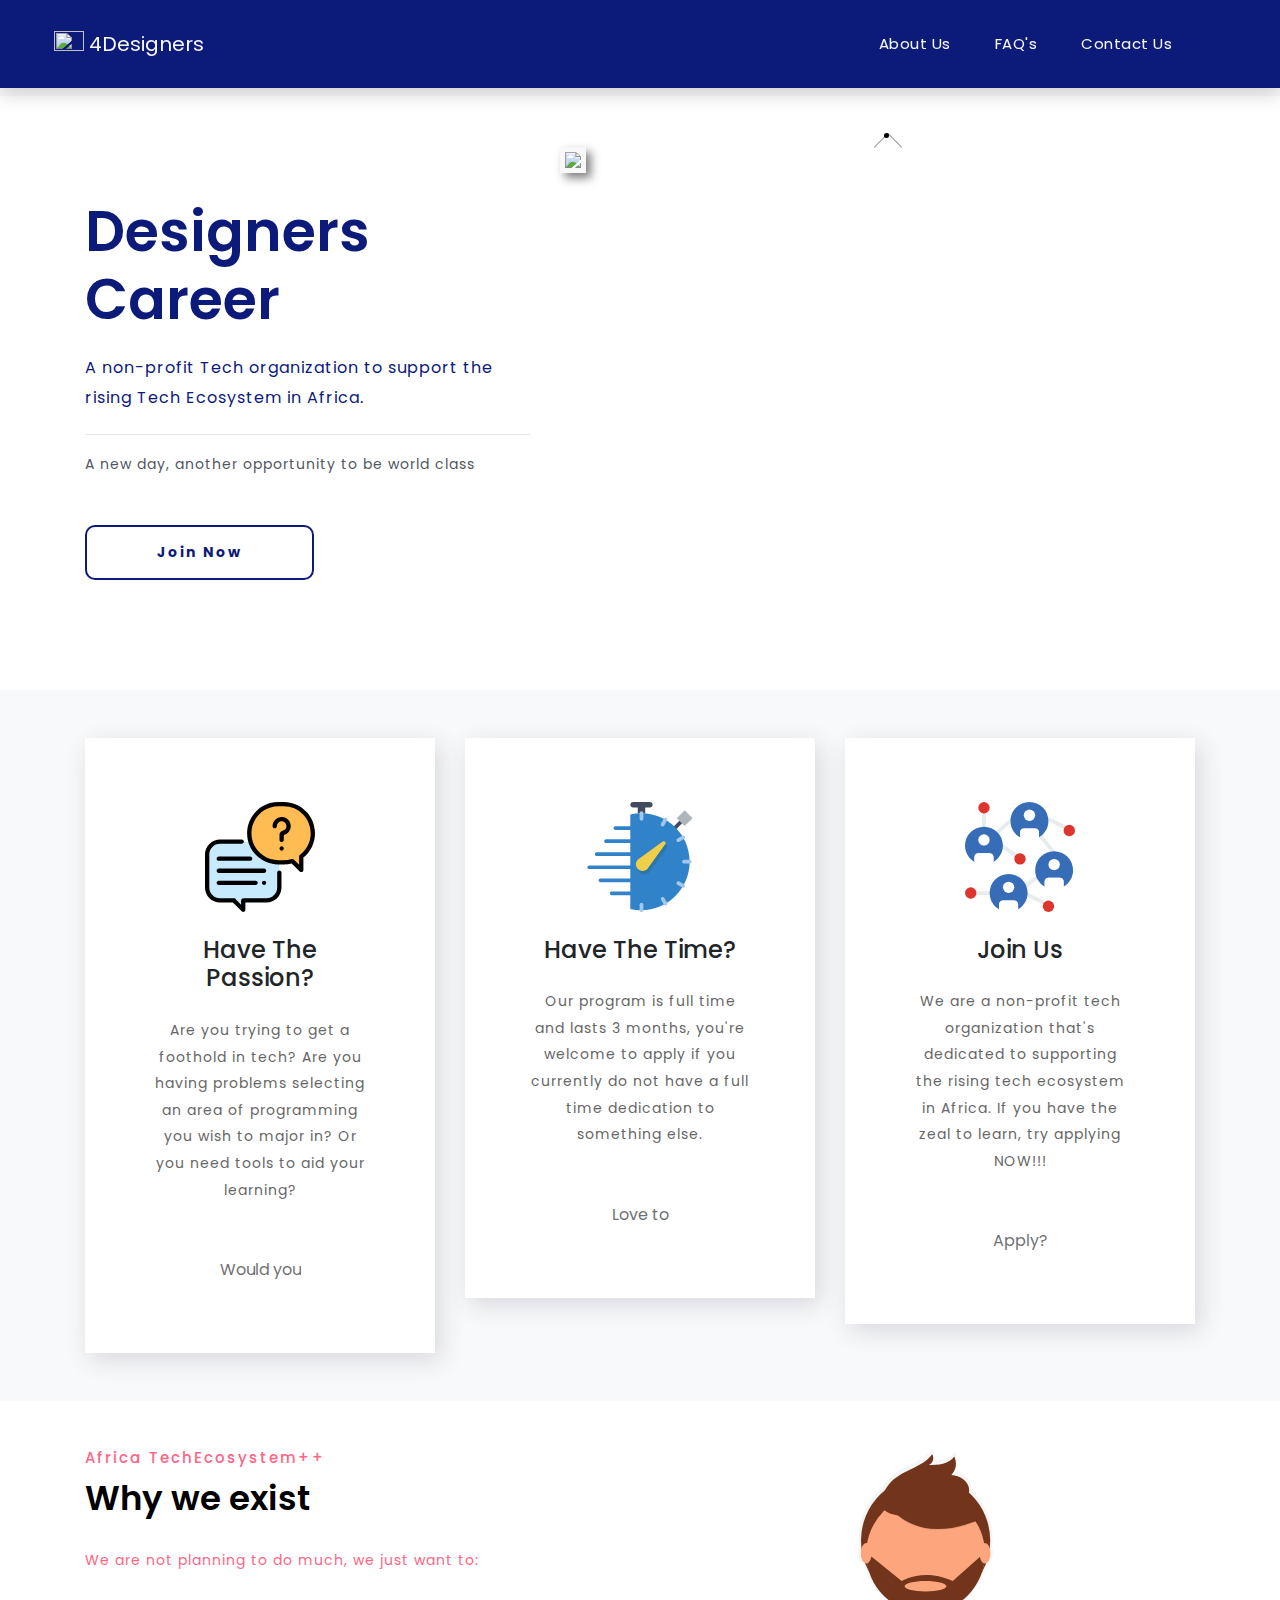
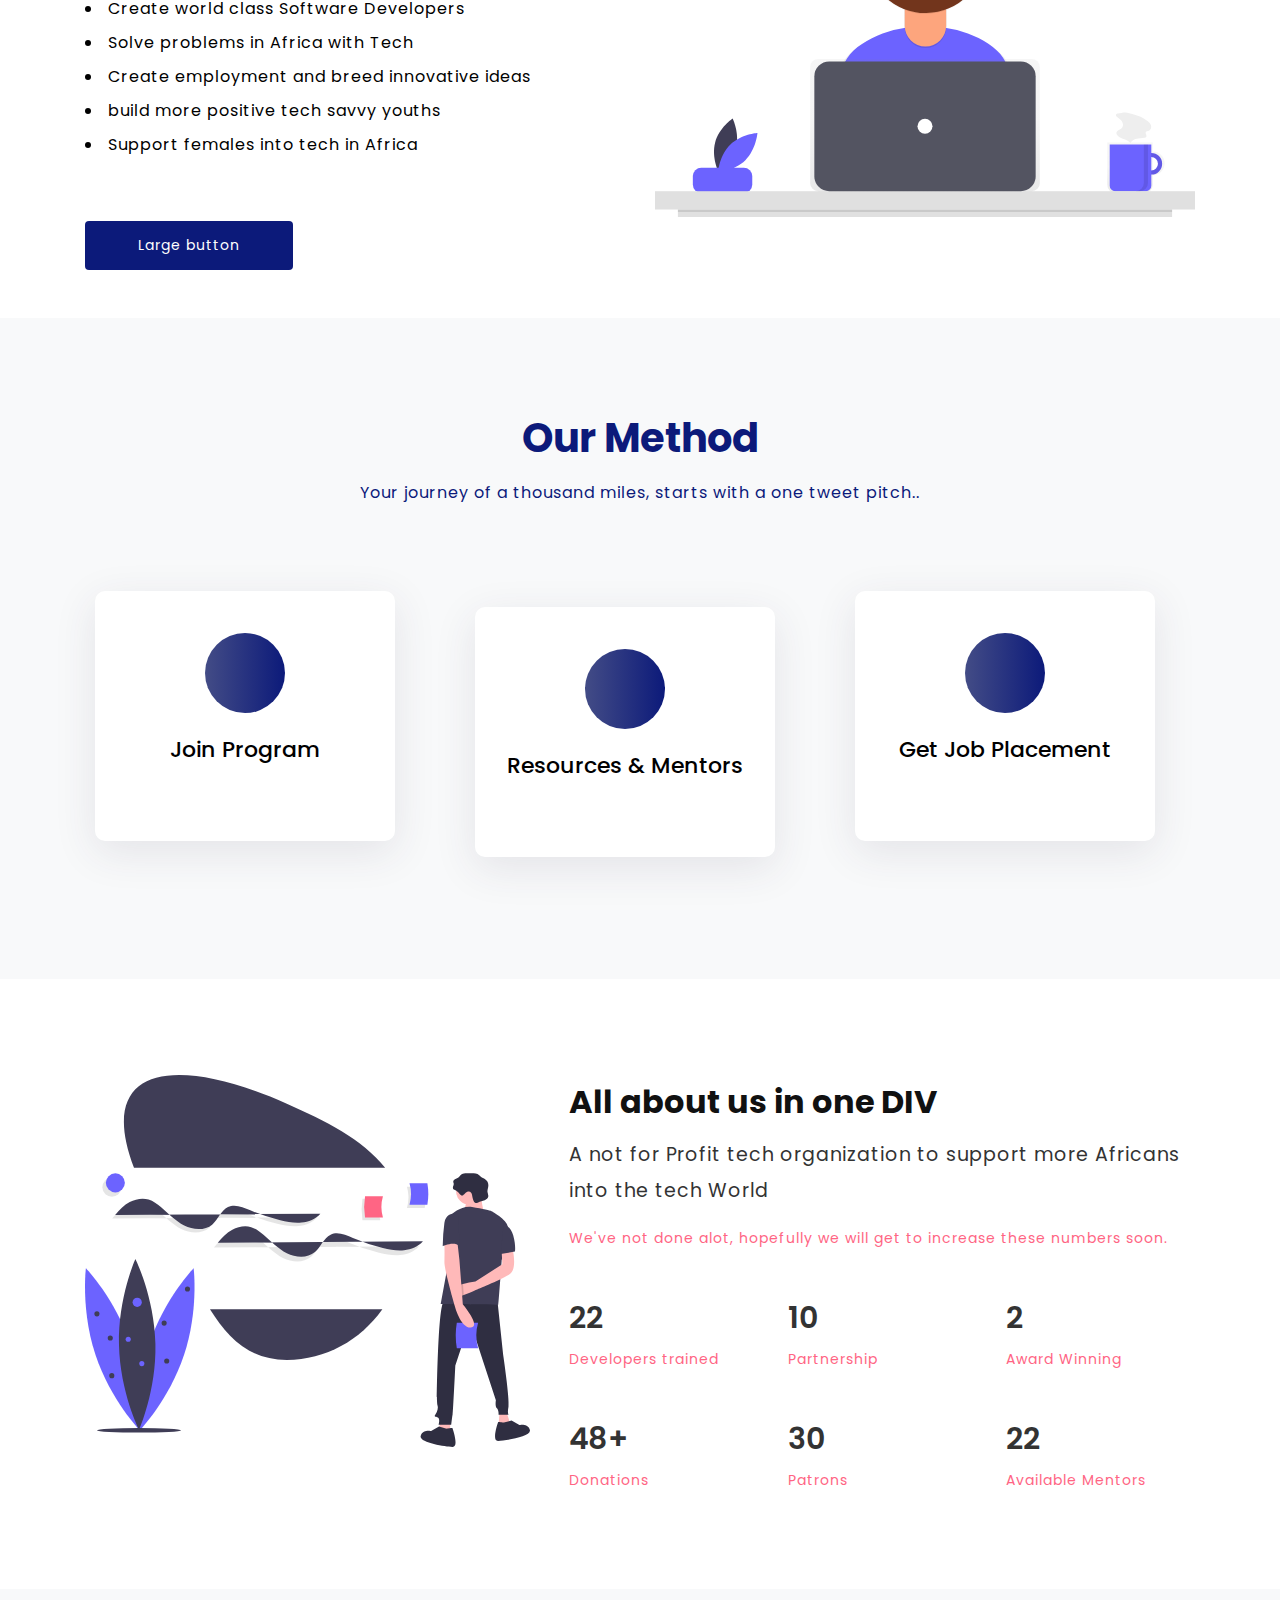
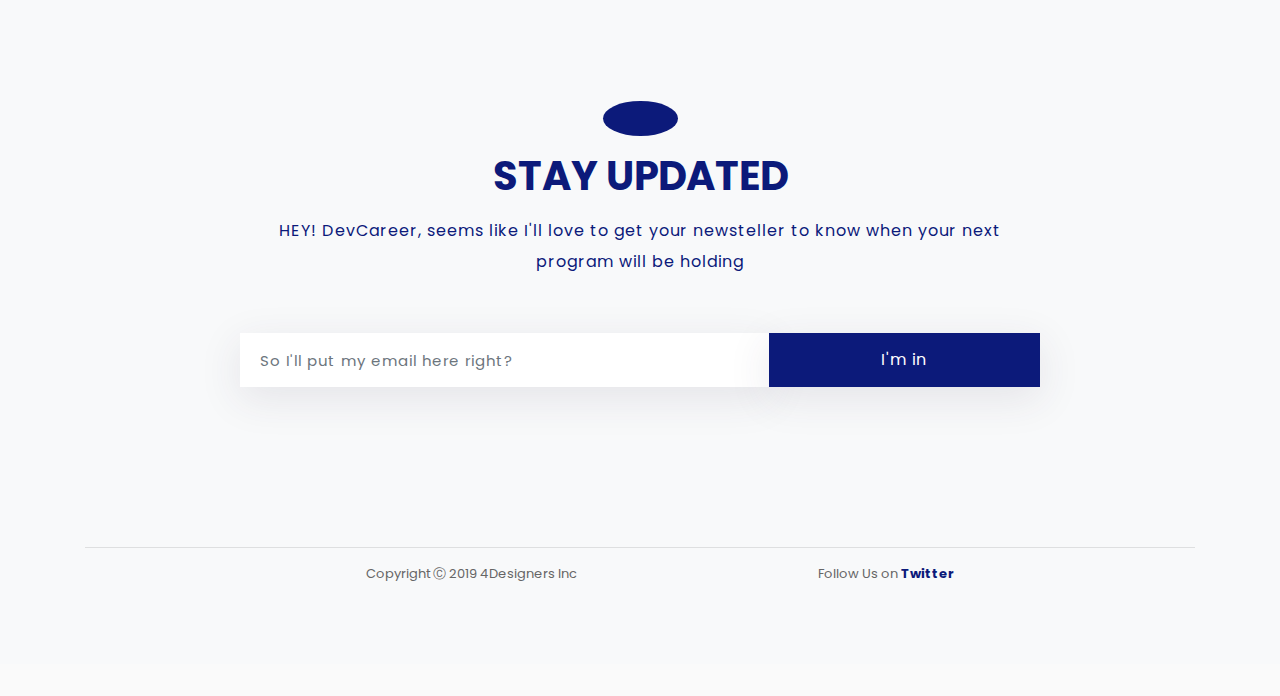
==== commit fab06134: "Added Animations to the hero section" ====
--- a/index.html
+++ b/index.html
@@ -72,16 +72,26 @@
             </p>
             <hr />
             <p>A new day, another opportunity to be world class</p>
-            <button type="button" class="btn btn-primary btn-lg mt-md-5 mt-4">
+            <a class="wave-btn mt-md-5 mt-4" href="#">
+              <span id="span">Join Now</span>
+              <div class="wave"></div>
+            </a>
+            <!-- <button type="button" class="btn btn-primary btn-lg mt-md-5 mt-4">
               Join Now
-            </button>
+            </button> -->
           </div>
           <div class="col-sm-12 col-md-6 col-lg-7 hero-image">
-            <img
+            <figure class="swing">
+              <img
+                src="http://127.0.0.1:5500/images/undraw_interaction_design_odgc.svg"
+                width="700"
+              />
+            </figure>
+            <!-- <img
               class="img-fluid"
               src="images/undraw_interaction_design_odgc.svg"
               alt=""
-            />
+            /> -->
           </div>
         </div>
       </div>
@@ -149,11 +159,6 @@
               <li>build more positive tech savvy youths</li>
               <li>Support females into tech in Africa</li>
             </ul>
-            <!-- <div class="small-btn">
-              <button type="button" class="btn btn-primary btn-sm">
-                Small button
-              </button>
-            </div> -->
             <div class="big-btn">
               <button type="button" class="btn btn-primary btn-lg mt-sm-5 mt-4">
                 Large button
--- a/style.css
+++ b/style.css
@@ -18,7 +18,9 @@
   line-height: 1.9;
   color: #51585f;
 }
-
+a:hover {
+  text-decoration: none;
+}
 /* HEADER */
 .header {
   padding: 1em 2em 1em 0;
@@ -95,7 +97,7 @@
   max-width: 800px;
   margin: 20px 0;
 }
-.hero button {
+/* .hero button {
   padding: 17px 50px;
   border: none;
   color: #fff;
@@ -107,10 +109,113 @@
   -moz-border-radius: 4px;
   border-radius: 4px;
   background-color: #0c1a7a;
-}
-/* .hero button:hover {
-  background-color: #08a07f;
 } */
+
+/* WAVE BUTTON */
+.wave-btn {
+  position: relative;
+  display: inline-block;
+  padding: 15px 70px;
+  border: 2px solid #0c1a7a;
+  border-radius: 10px;
+  /* text-transform: uppercase; */
+  font-size: 14px;
+  font-weight: 700;
+  letter-spacing: 2px;
+  color: #0c1a7a;
+  text-decoration: none;
+  overflow: hidden;
+}
+.wave-btn #span {
+  position: relative;
+  z-index: 1;
+  transition: 1s;
+}
+.wave-btn:hover #span {
+  color: #fff;
+}
+.wave-btn .wave {
+  position: absolute;
+  top: calc(100% + 22px);
+  left: 0;
+  width: 100%;
+  height: 100%;
+  background: #00aeff;
+  transition: 1s;
+}
+.wave-btn:hover {
+  border: 2px solid #00aeff;
+}
+.wave-btn:hover .wave {
+  top: 0;
+}
+.wave-btn .wave:before {
+  content: "";
+  position: absolute;
+  top: -22px;
+  left: 0;
+  width: 100%;
+  height: 22px;
+  background: url("images/wave.png");
+  animation: animate 0.5s linear infinite;
+}
+@keyframes animate {
+  0% {
+    background-position-x: 0;
+    background-position-y: -22px;
+  }
+  100% {
+    background-position-x: 118px;
+    background-position-y: -22px;
+  }
+}
+
+/* SWINGING IMAGE */
+.swing {
+  animation: swing ease-in-out 1s infinite alternate;
+  transform-origin: center -20px;
+  float: left;
+  box-shadow: 5px 5px 10px rgba(0, 0, 0, 0.5);
+}
+.swing img {
+  border: 5px solid #f8f8f8;
+  display: block;
+}
+.swing:after {
+  content: "";
+  position: absolute;
+  width: 20px;
+  height: 20px;
+  border: 1px solid #999;
+  top: -10px;
+  left: 50%;
+  z-index: 0;
+  border-bottom: none;
+  border-right: none;
+  transform: rotate(45deg);
+}
+/* nail */
+.swing:before {
+  content: "";
+  position: absolute;
+  width: 5px;
+  height: 5px;
+  top: -14px;
+  left: 51%;
+  z-index: 5;
+  border-radius: 50% 50%;
+  background: #000;
+}
+
+@keyframes swing {
+  0% {
+    transform: rotate(3deg);
+  }
+  100% {
+    transform: rotate(-3deg);
+  }
+}
+
 /* SECTION ONE */
 .section1 {
   background: #f8f9fa;
@@ -183,6 +288,12 @@
   border-radius: 4px;
   background-color: #0c1a7a;
 }
+.big-btn .btn:hover {
+  color: #0c1a7a;
+  background: #fff;
+  border: 2px solid #0c1a7a;
+  transition: 0.5s;
+}
 .image4 img {
   width: 100%;
 }
@@ -191,23 +302,6 @@
 .section3 {
   background: #f8f9fa;
 }
-/* .section3 .icons {
-  width: 75px;
-  background: #ff3a46;
-  -webkit-border-radius: 50%;
-  -o-border-radius: 50%;
-  -moz-border-radius: 50%;
-  -ms-border-radius: 50%;
-  border-radius: 50%;
-  margin: 0 auto;
-  padding: 1.1em;
-}
-.section3 .icon2 {
-  background: #00ebac;
-}
-.section3 .icon3 {
-  background: #9657f6;
-} */
 .fa {
   font-size: 34px;
   color: #fff;
@@ -223,22 +317,18 @@
   font-size: 16px;
   color: #0c1a7a;
 }
-/* .section3 p {
-  color: #666;
-} */
 .section3 h5 {
   font-size: 22px;
   color: #000;
 }
 .section3 .-card {
-  padding: 2.5em 2em;
+  /* padding: 2.5em 2em; */
   border: none;
   background: #fff;
   -webkit-box-shadow: 0px 11px 42px 1px rgba(58, 52, 82, 0.1);
   -moz-box-shadow: 0px 11px 42px 1px rgba(58, 52, 82, 0.1);
   box-shadow: 0px 11px 42px 1px rgba(58, 52, 82, 0.1);
 }
-
 .sm-card {
   width: 100%;
   max-width: 300px;
@@ -259,7 +349,6 @@
   cursor: pointer;
   transition: all 0.3s ease;
 }
-
 .icons {
   margin: 0 auto;
   width: 100%;
@@ -280,22 +369,6 @@
   background-position: 0px;
   background-size: 200px;
 }
-
-/* .fa {
-  font-size: 35px;
-} */
-/* 
-.-card .title {
-  width: 100%;
-  margin: 0;
-  text-align: center;
-  margin-top: 30px;
-  color: #0c1a7a;
-  font-weight: 600;
-  text-transform: uppercase;
-  letter-spacing: 4px;
-} */
-
 .sm-card .text {
   width: 80%;
   margin: 0 auto;
@@ -309,35 +382,29 @@
   max-height: 0;
   transition: all 0.3s ease;
 }
-
 .sm-card:hover {
   height: 370px;
 }
-
 .sm-card:hover .info {
   height: 90%;
 }
-
 .sm-card:hover .text {
   transition: all 0.3s ease;
   opacity: 1;
   max-height: 100px;
   overflow: hidden;
 }
-
 .sm-card:hover .icons {
-  /* background-position: -120px; */
   transition: all 0.3s ease;
 }
-
 .sm-card:hover .icons i {
   background: linear-gradient(90deg, #434c86, #0c1a7a);
+  background-clip: border-box;
   -webkit-background-clip: text;
   -webkit-text-fill-color: transparent;
   opacity: 1;
   transition: all 0.3s ease;
 }
-
 /* SECTION FOUR */
 .section4 {
   background: white;
--- a/media-queries.css
+++ b/media-queries.css
@@ -40,12 +40,21 @@
   .section1 .-card {
     padding: 4em 1em;
   }
+  .hero-text h3 {
+    font-size: 2.5em;
+  }
+  .sm-card {
+    height: 370px;
+  }
+  .sm-card .text {
+    opacity: 1;
+  }
 }
 
 /*  Medium devices (tablets, 768px and up) */
 @media (min-width: 768px) {
   .toggle-hero {
-    margin-top: 190px !important;
+    margin-top: 180px !important;
   }
 }
 
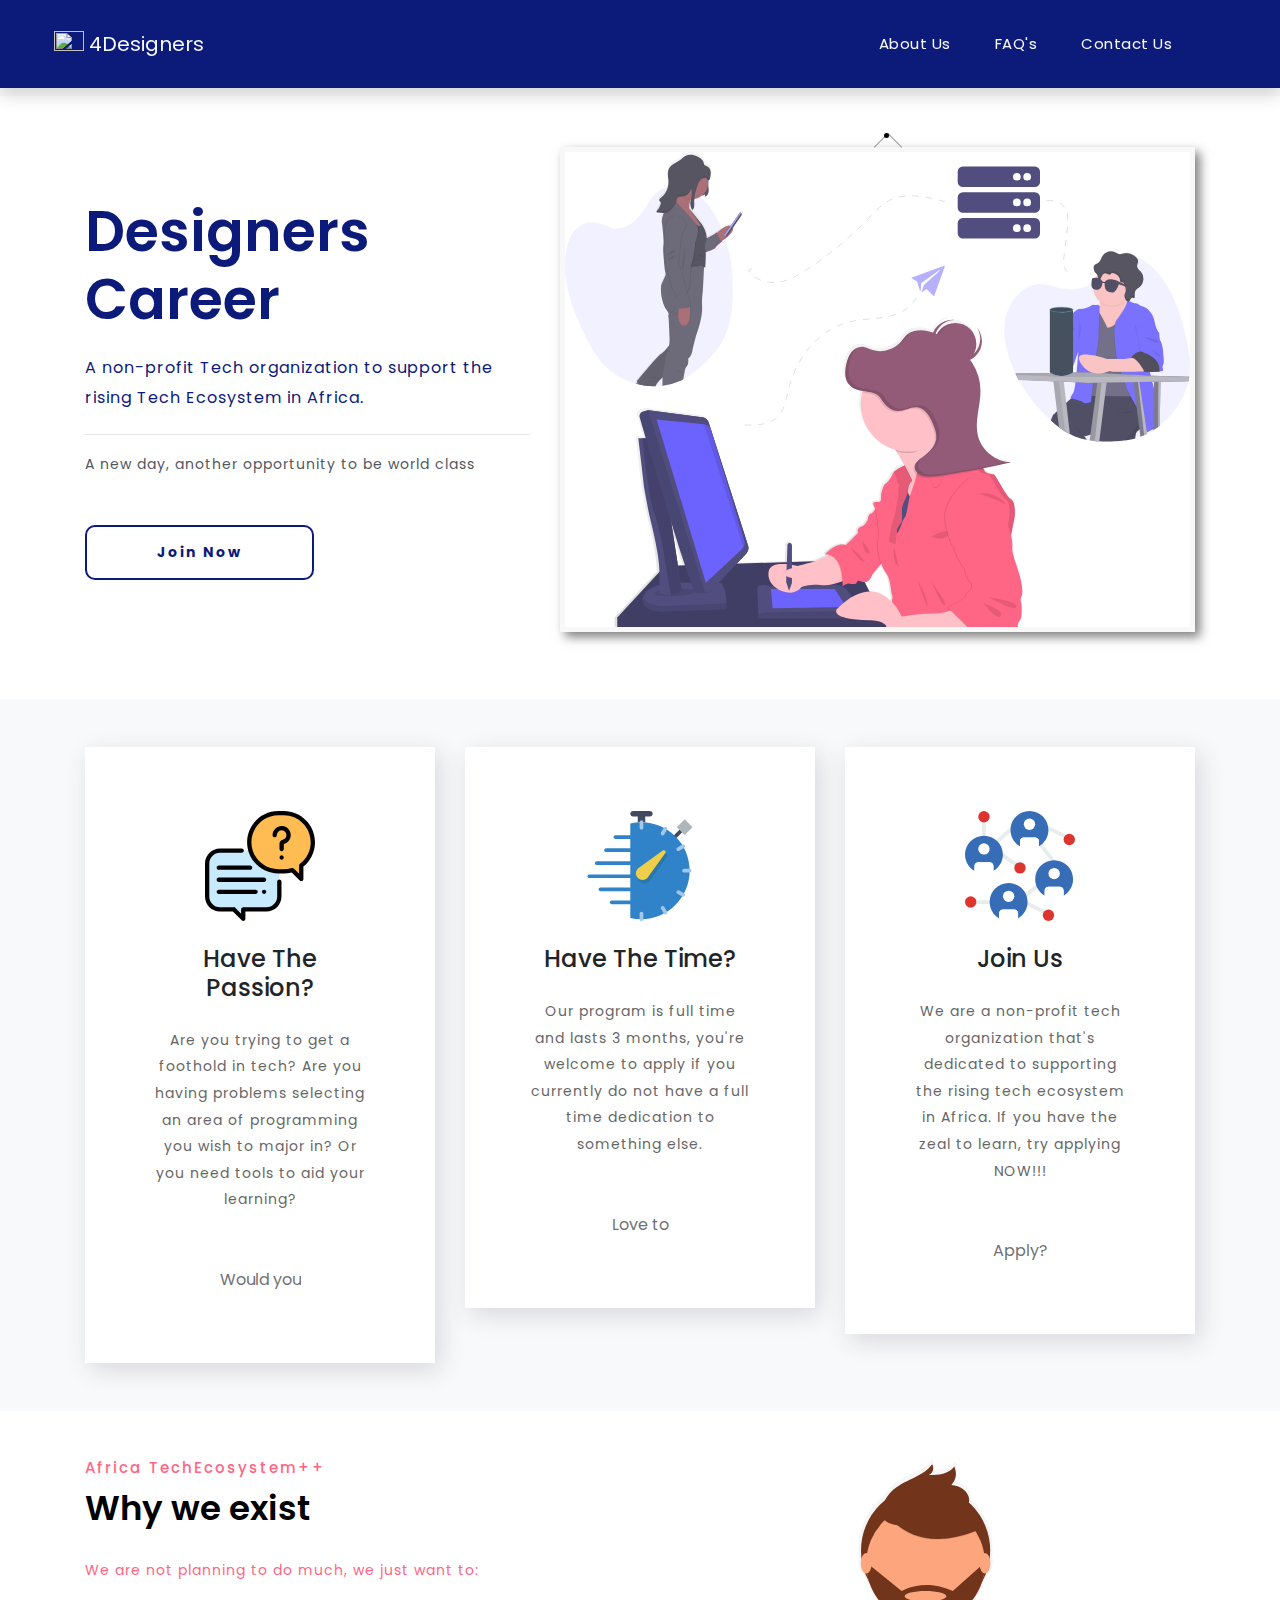
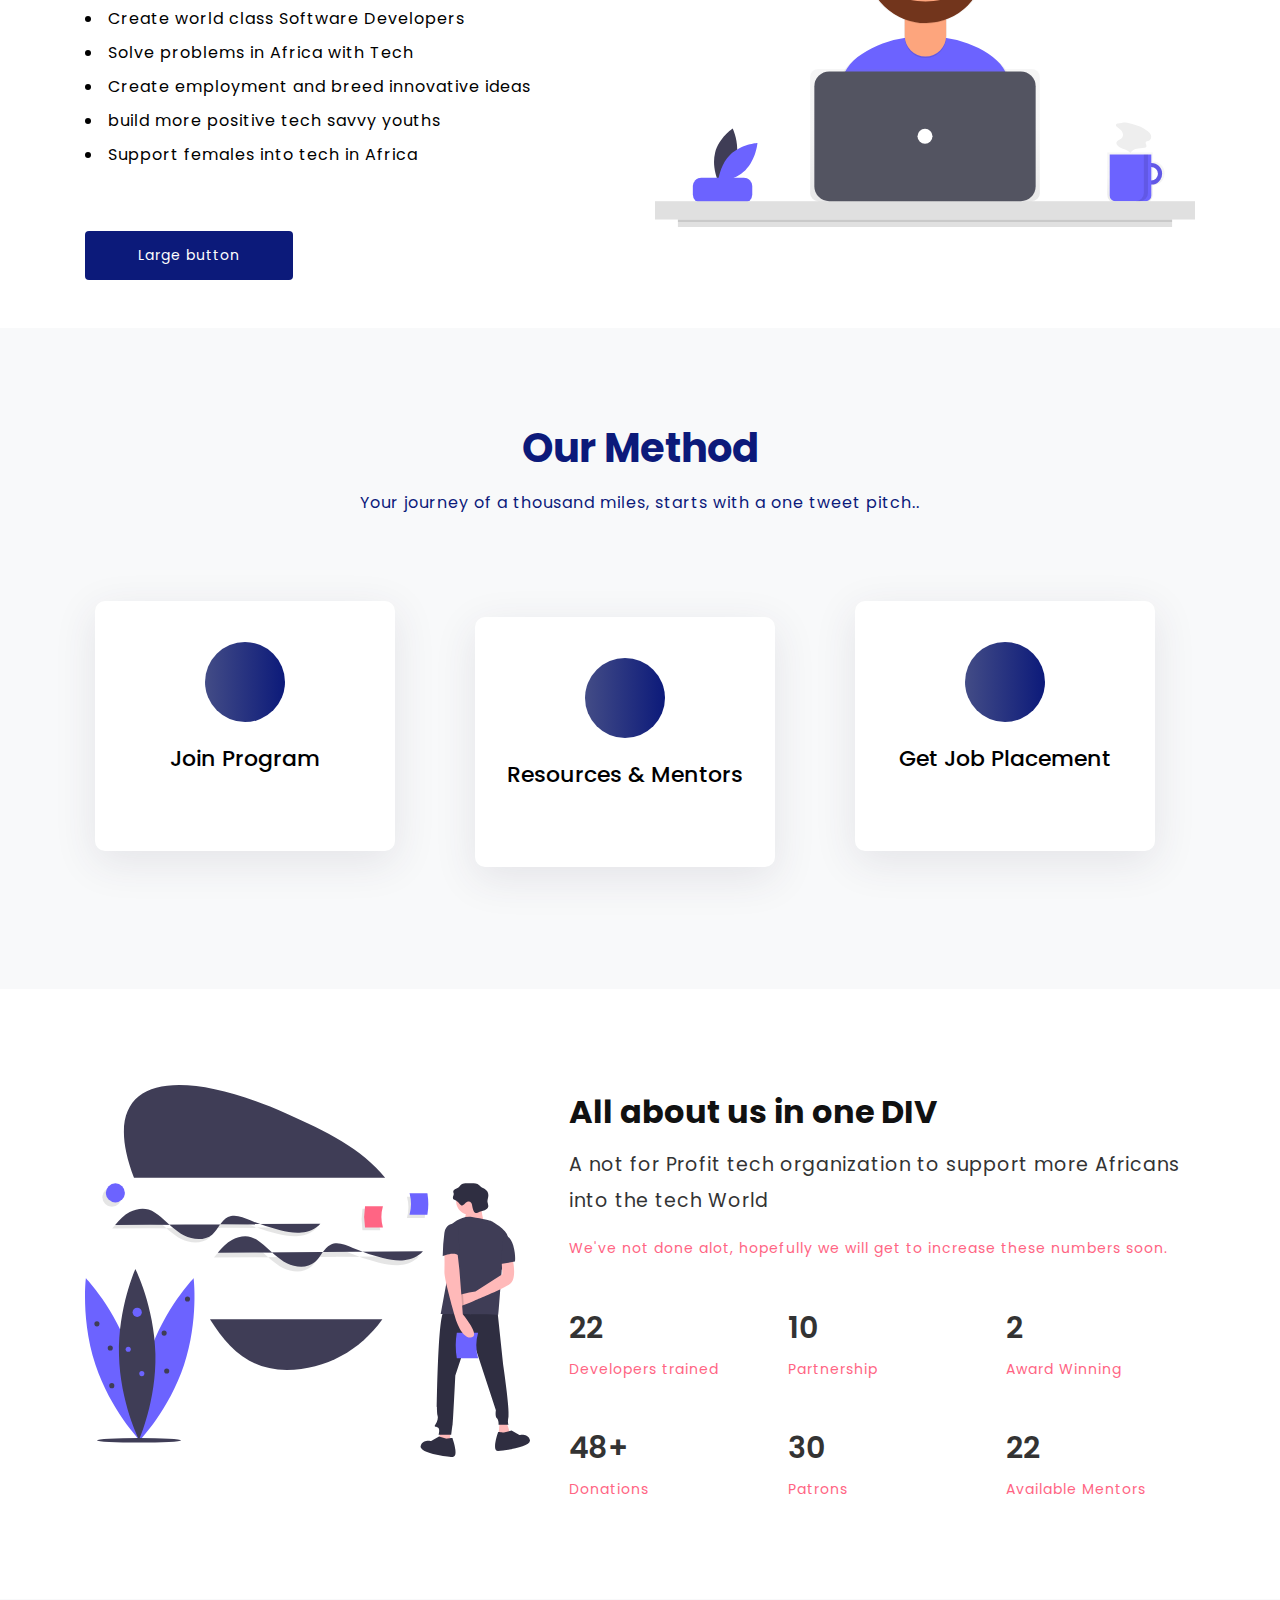
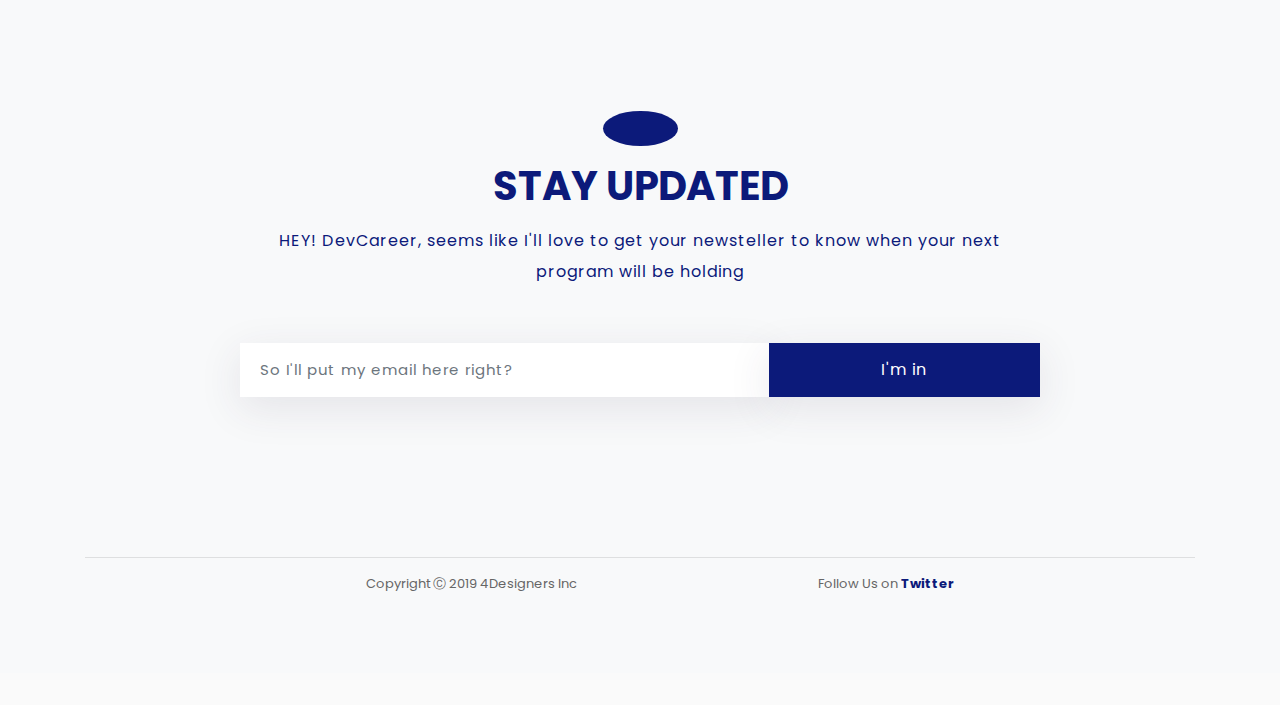
==== commit 3eb775c2: "Update index.html" ====
--- a/index.html
+++ b/index.html
@@ -83,7 +83,7 @@
           <div class="col-sm-12 col-md-6 col-lg-7 hero-image">
             <figure class="swing">
               <img
-                src="http://127.0.0.1:5500/images/undraw_interaction_design_odgc.svg"
+                src="images\undraw_interaction_design_odgc.svg"
                 width="700"
               />
             </figure>
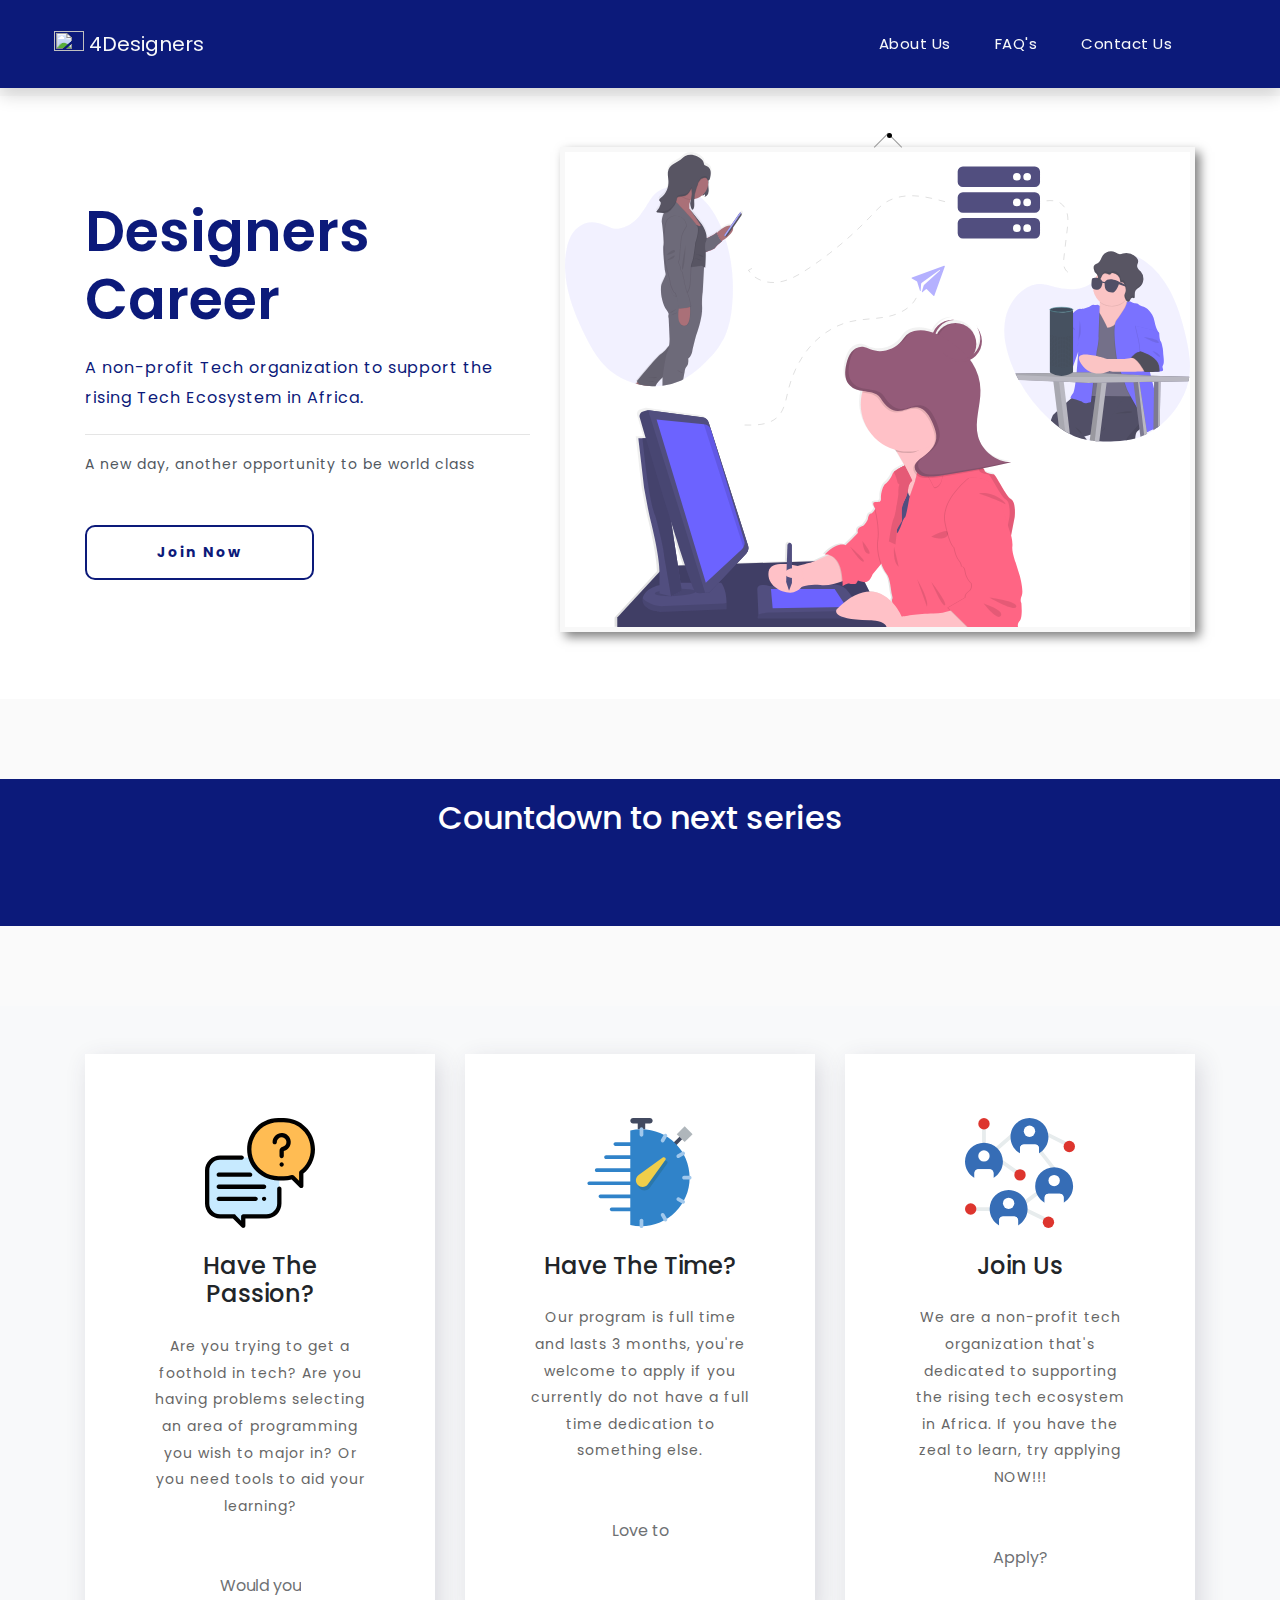
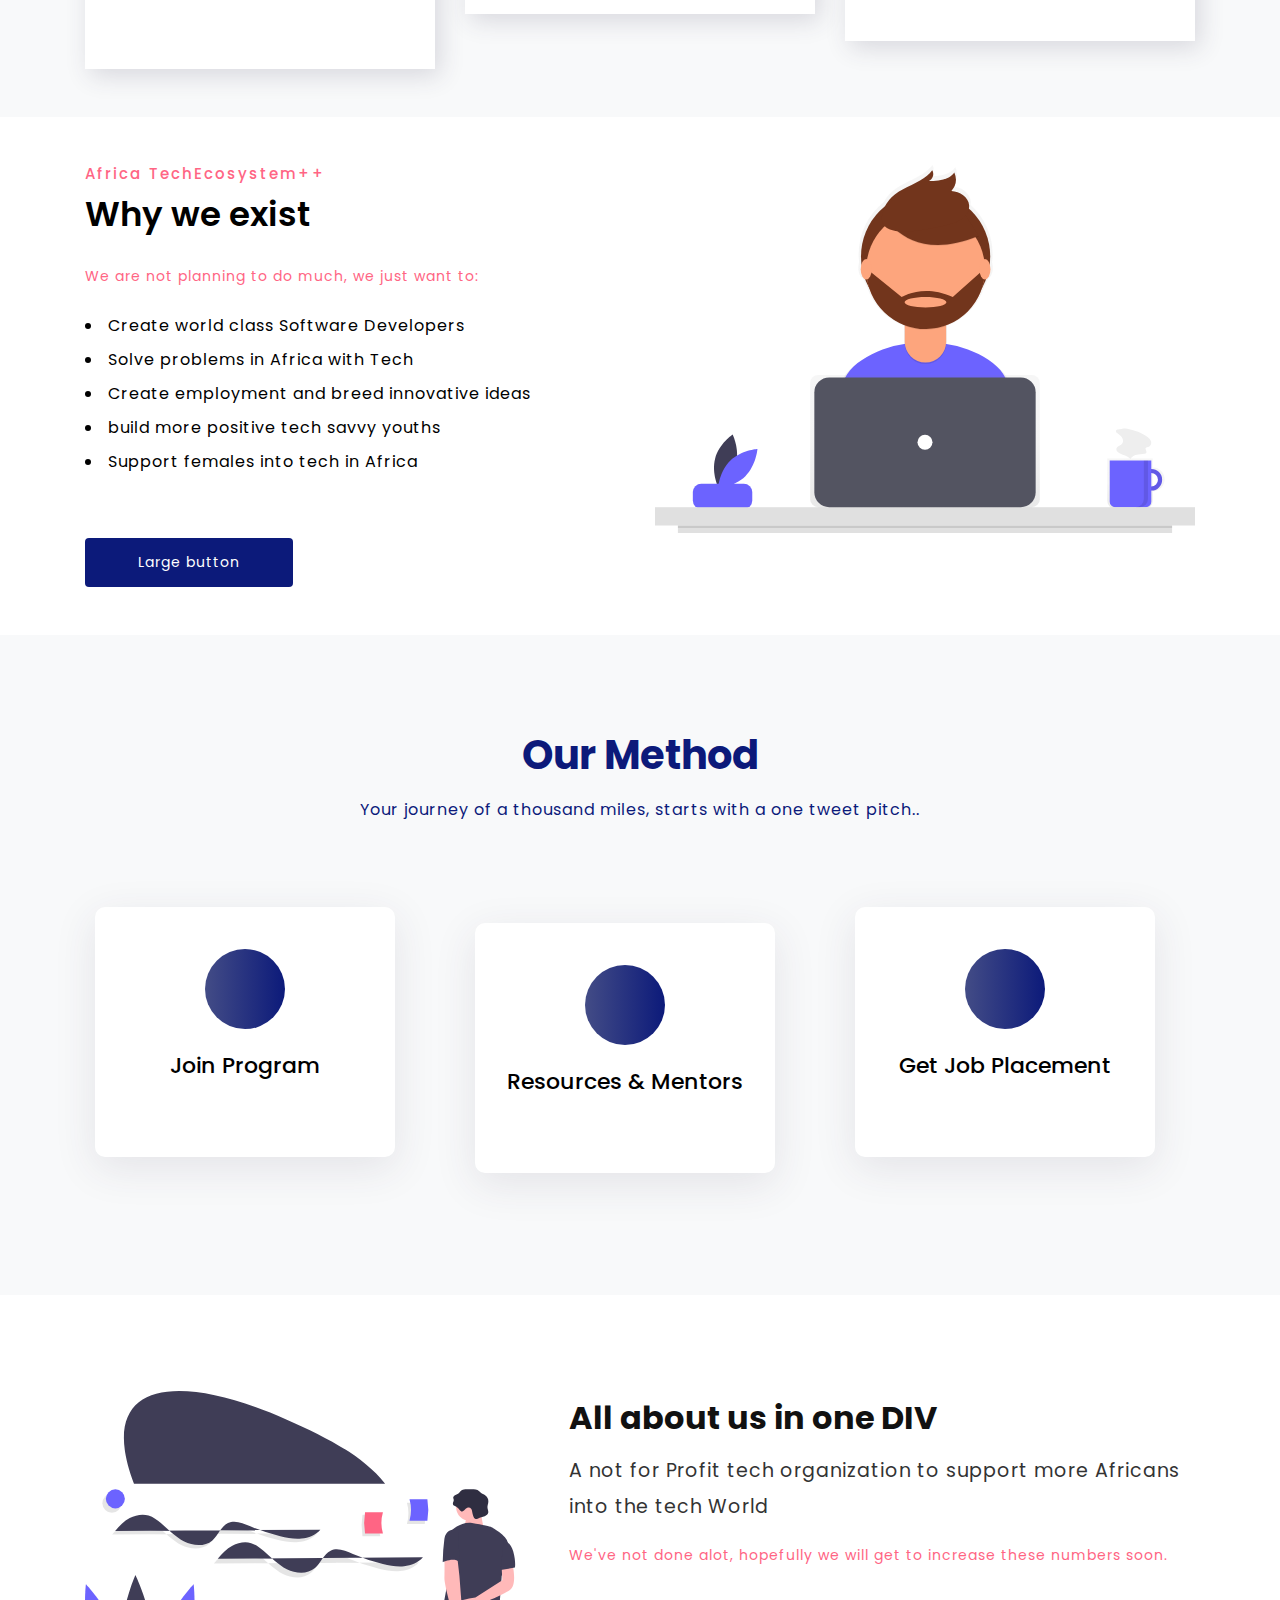
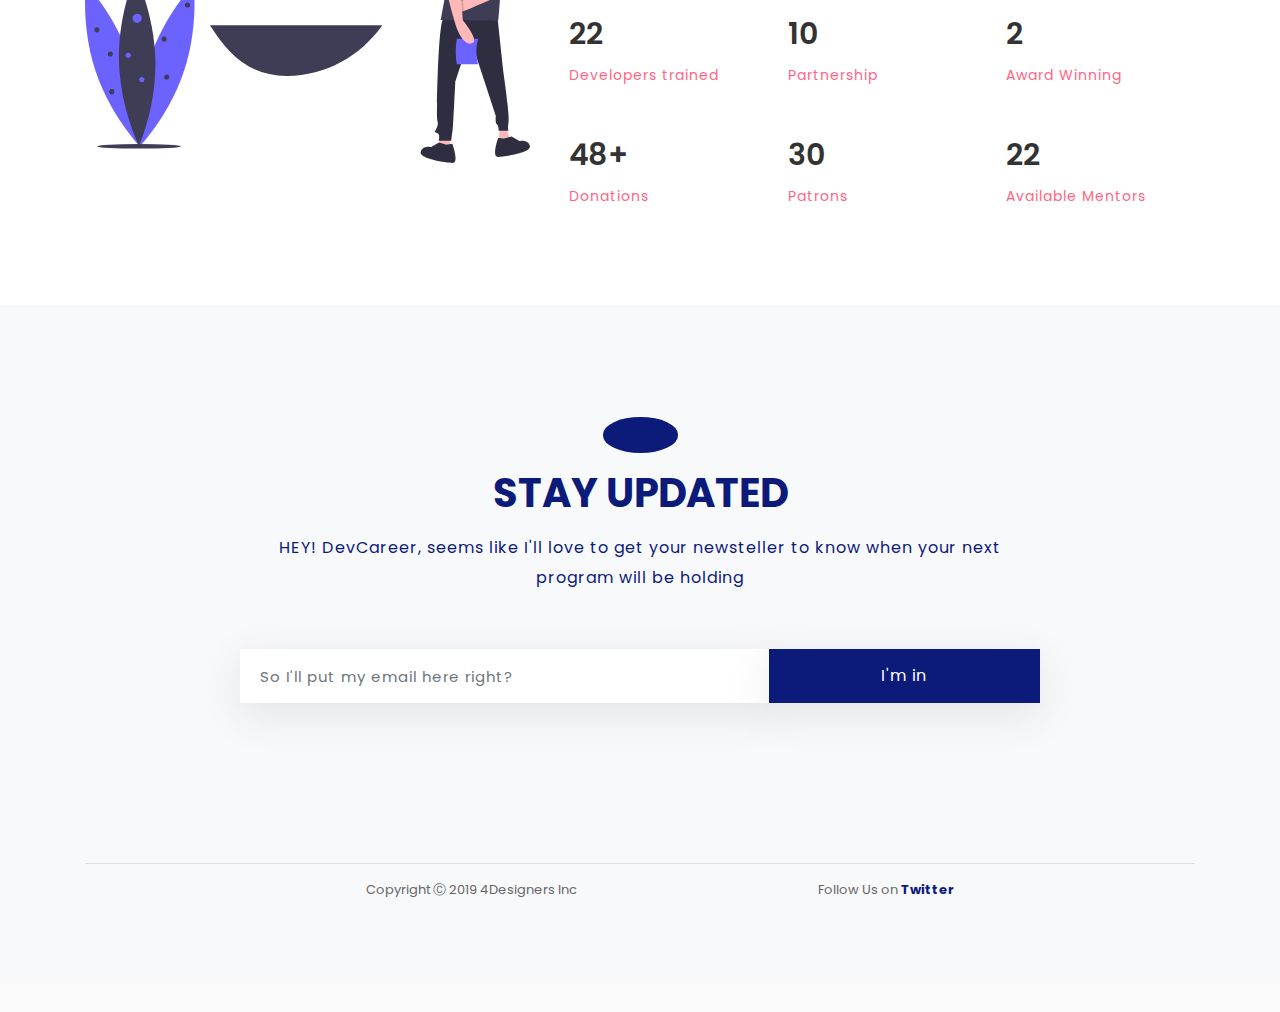
==== commit c8855c9f: "Count down added" ====
--- a/index.html
+++ b/index.html
@@ -76,9 +76,6 @@
               <span id="span">Join Now</span>
               <div class="wave"></div>
             </a>
-            <!-- <button type="button" class="btn btn-primary btn-lg mt-md-5 mt-4">
-              Join Now
-            </button> -->
           </div>
           <div class="col-sm-12 col-md-6 col-lg-7 hero-image">
             <figure class="swing">
@@ -87,15 +84,22 @@
                 width="700"
               />
             </figure>
-            <!-- <img
-              class="img-fluid"
-              src="images/undraw_interaction_design_odgc.svg"
-              alt=""
-            /> -->
-          </div>
-        </div>
-      </div>
-    </div>
+          </div>
+        </div>
+      </div>
+    </div>
+
+    <!-- TIMER SECTION -->
+    <div class="container-fluid timer-section">
+      <h2>Countdown to next series</h2>
+      <div class="div container" id="timer">
+        <div class="div" id="days"></div>
+        <div class="div" id="hours"></div>
+        <div class="div" id="minutes"></div>
+        <div class="div" id="seconds"></div>
+      </div>
+    </div>
+
     <!-- FIRST SECTION -->
     <div class="container-fluid text-center section1 py-5">
       <div class="container">
@@ -329,6 +333,6 @@
       integrity="sha384-JjSmVgyd0p3pXB1rRibZUAYoIIy6OrQ6VrjIEaFf/nJGzIxFDsf4x0xIM+B07jRM"
       crossorigin="anonymous"
     ></script>
-    <script src="app.js"></script>
+    <script src="timer.js"></script>
   </body>
 </html>
--- a/style.css
+++ b/style.css
@@ -97,19 +97,6 @@
   max-width: 800px;
   margin: 20px 0;
 }
-/* .hero button {
-  padding: 17px 50px;
-  border: none;
-  color: #fff;
-  font-size: 14px;
-  letter-spacing: 1px;
-  -webkit-border-radius: 4px;
-  -o-border-radius: 4px;
-  -ms-border-radius: 4px;
-  -moz-border-radius: 4px;
-  border-radius: 4px;
-  background-color: #0c1a7a;
-} */
 
 /* WAVE BUTTON */
 .wave-btn {
@@ -118,7 +105,6 @@
   padding: 15px 70px;
   border: 2px solid #0c1a7a;
   border-radius: 10px;
-  /* text-transform: uppercase; */
   font-size: 14px;
   font-weight: 700;
   letter-spacing: 2px;
@@ -140,11 +126,11 @@
   left: 0;
   width: 100%;
   height: 100%;
-  background: #00aeff;
+  background: #0c1a7a;
   transition: 1s;
 }
 .wave-btn:hover {
-  border: 2px solid #00aeff;
+  border: 2px solid #0c1a7a;
 }
 .wave-btn:hover .wave {
   top: 0;
@@ -201,7 +187,7 @@
   width: 5px;
   height: 5px;
   top: -14px;
-  left: 51%;
+  left: 51.5%;
   z-index: 5;
   border-radius: 50% 50%;
   background: #000;
@@ -214,6 +200,55 @@
   100% {
     transform: rotate(-3deg);
   }
+}
+
+/* TIMER SECTION */
+.timer-section {
+  background: #0c1a7a;
+  margin: 5em auto;
+  padding-top: 20px;
+}
+/* #timer {
+  max-width: 740px;
+} */
+.timer-section h2 {
+  text-align: center;
+  color: white;
+}
+.div {
+  display: flex;
+  justify-content: space-evenly;
+  line-height: 1;
+  padding: 20px;
+  font-size: 40px;
+}
+
+.span {
+  display: block;
+  font-size: 20px;
+  color: white;
+}
+
+#days {
+  font-size: 100px;
+  color: #db4844;
+  display: block;
+}
+#hours {
+  font-size: 100px;
+  color: #f07c22;
+  display: block;
+}
+#minutes {
+  font-size: 100px;
+  color: #f6da74;
+  display: block;
+}
+#seconds {
+  font-size: 50px;
+  color: #abcd58;
+  display: flex;
+  align-items: flex-end;
 }
 
 /* SECTION ONE */
@@ -495,6 +530,9 @@
   -moz-box-shadow: 0px 11px 42px 1px rgba(58, 52, 82, 0.1);
   box-shadow: 0px 11px 42px 1px rgba(58, 52, 82, 0.1);
 }
+.subscribe-btn:hover {
+  color: #a9b4ff !important;
+}
 .section5 .footer-links {
   margin-top: 10em;
   text-align: center;
